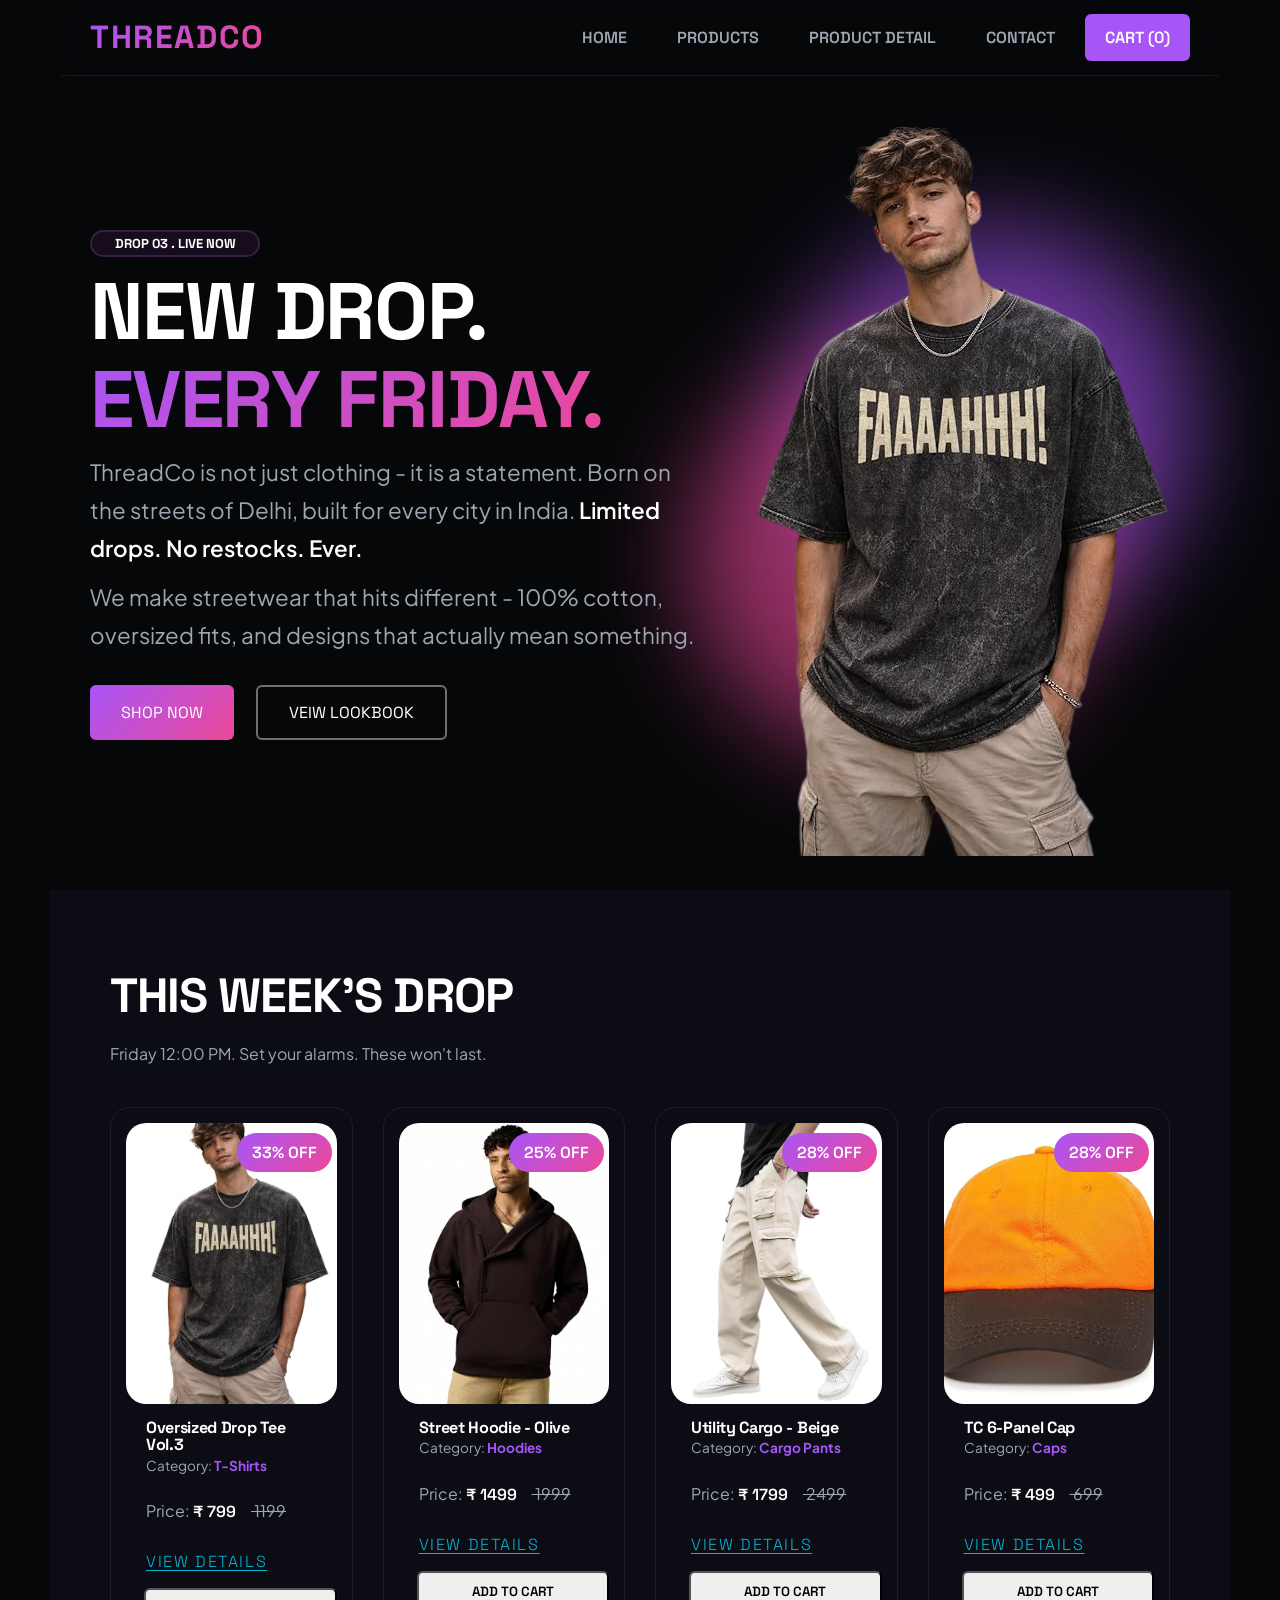
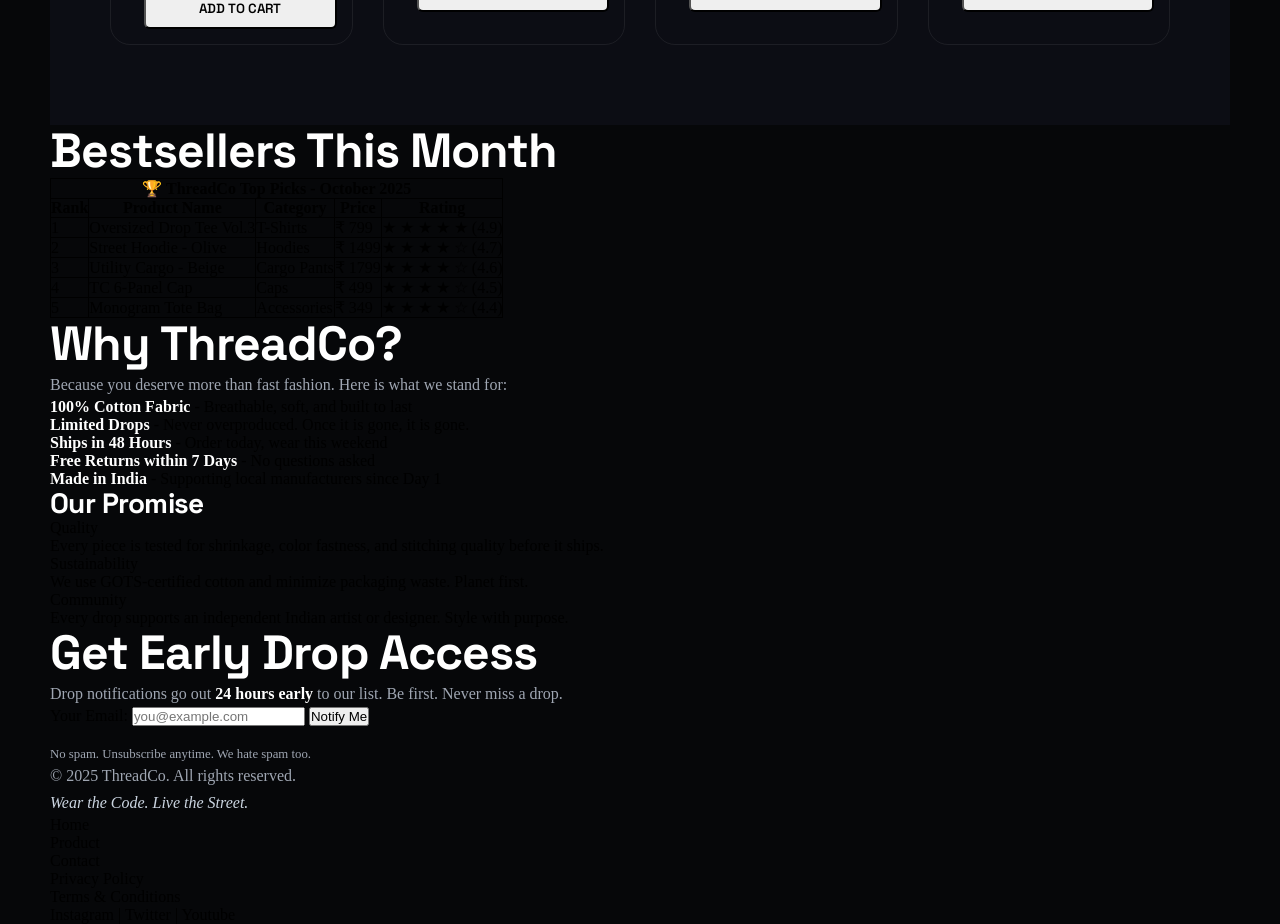
==== index.html @ 2615f6d0 "s" ====
<!DOCTYPE html>
<html lang="en">

<head>
    <meta charset="UTF-8">
    <meta name="viewport" content="width=device-width, initial-scale=1.0">
    <title>ThreadCo - Wear the Code. Live the Street.

    </title>
    <style>
        table,
        td,
        tr th {
            border: 1px solid black;
            border-collapse: collapse;
        }
    </style>

    <link rel="stylesheet" href="style.css">
</head>

<body>
    <div>
        <header>
            <h1>ThreadCo</h1>
            <!-- <p><em>Wear the Code. Live the Street.</em></p> -->

            <nav>
                <ul>
                    <li><a href="index.html">Home</a></li>
                    <li><a href="products.html">Products</a></li>
                    <li><a href="">Product Detail</a></li>
                    <li><a href="contactus.html">Contact</a></li>
                    <li><a href="">Cart (0)</a></li>

                </ul>
            </nav>





        </header>

        <main>
            <section id="hero">

                <div class="left-hero">
                    <span id="live">drop 03 . live Now</span>
                    <h2>New Drop. <br> <span id="gradient-text">Every Friday.</span></h2>
                    <p>ThreadCo is not just clothing - it is a statement. Born on the streets of Delhi, built for every
                        city
                        in India. <strong>Limited drops. No restocks. Ever.</strong></p>

                    <p>We make streetwear that hits different - 100% cotton, oversized fits, and designs that actually
                        mean
                        something.</p>

                    <div id="cta"><a href="">Shop Now</a>&nbsp; &nbsp;<a href="">Veiw Lookbook</a></div>


                </div>
                <div class="right-hero">
                    <div class="glow orb1"></div>
                    <div class="glow orb2"></div>
                    <img src="images/product 1-Photoroom-fotor-bg-remover-20260731212218.png" alt="">
                </div>




            </section>

            <section id="week-drop">
                <h2>This Week's Drop
                </h2>
                <p>Friday 12:00 PM. Set your alarms. These won't last.

                </p>

                <div class="cards">
                    <article>
                        <figure>
                            <img src="images/product 1.jpg" alt="">
                            <figcaption>Oversized Drop Tee Vol.3
                            </figcaption>
                            <h3>Oversized Drop Tee Vol.3
                            </h3>
                            <p>Category: <span>T-Shirts</span>

                            </p>
                            <p>Price: <strong>&#8377; 799</strong> &nbsp;&nbsp;&nbsp;&nbsp;<s>  1199</s>

                            </p>
                            <p><mark>33% OFF</mark>

                            </p>

                            <a href="">View Details</a>
                            <button>Add to cart</button>


                        </figure>

                    </article>
                    <article>
                        <figure>
                            <img src="images/product 2.jpg" alt="">
                            <figcaption>Street Hoodie - Olive

                            </figcaption>
                            <h3>Street Hoodie - Olive

                            </h3>
                            <p>Category: <span>Hoodies</span>



                            </p>
                            <p>Price: <strong>&#8377; 1499</strong> &nbsp;&nbsp;&nbsp;&nbsp;<s>  1999</s>

                            </p>
                            <p><mark>25% OFF</mark>

                            </p>

                            <a href="">View Details</a>
                            <button>Add to cart</button>


                        </figure>

                    </article>

                    <article>
                        <figure>
                            <img src="images/product 3.jpg" alt="">
                            <figcaption>Utility Cargo - Beige

                            </figcaption>
                            <h3>Utility Cargo - Beige

                            </h3>
                            <p>Category: <span>Cargo Pants</span>



                            </p>
                            <p>Price: <strong>&#8377; 1799</strong> &nbsp;&nbsp;&nbsp;&nbsp;<s>  2499</s>

                            </p>
                            <p><mark>28% OFF</mark>

                            </p>

                            <a href="">View Details</a>
                            <button>Add to cart</button>


                        </figure>

                    </article>
                    <article>
                        <figure>
                            <img src="images/product 4.jpg" alt="">
                            <figcaption>TC 6-Panel Cap

                            </figcaption>
                            <h3>TC 6-Panel Cap

                            </h3>
                            <p>Category: <span>Caps</span>



                            </p>
                            <p>Price: <strong>&#8377; 499</strong> &nbsp;&nbsp;&nbsp;&nbsp;<s>  699</s>

                            </p>
                            <p><mark>28% OFF</mark>

                            </p>

                            <a href="">View Details</a>
                            <button>Add to cart</button>


                        </figure>

                    </article>

                </div>


            </section>


            <section>
                <h2>Bestsellers This Month
                </h2>

                <table>
                    <tr>
                        <th colspan="5">&#127942; ThreadCo Top Picks - October 2025</th>
                    </tr>
                    <tr>
                        <th>Rank</th>
                        <th>Product Name</th>
                        <th>Category</th>
                        <th>Price</th>
                        <th>Rating</th>
                    </tr>
                    <tr>
                        <td>1</td>
                        <td>Oversized Drop Tee Vol.3</td>
                        <td>T-Shirts</td>
                        <td>&#8377; 799</td>
                        <td> &#9733; &#9733; &#9733; &#9733; &#9733; (4.9)</td>
                    </tr>
                    <tr>
                        <td>2</td>
                        <td>Street Hoodie - Olive</td>
                        <td>Hoodies</td>
                        <td>&#8377; 1499</td>
                        <td>&#9733; &#9733; &#9733; &#9733; &#9734; (4.7)</td>
                    </tr>
                    <tr>
                        <td>3</td>
                        <td>Utility Cargo - Beige</td>
                        <td>Cargo Pants</td>
                        <td>&#8377; 1799</td>
                        <td>&#9733; &#9733; &#9733; &#9733; &#9734; (4.6)</td>
                    </tr>
                    <tr>
                        <td>4</td>
                        <td>TC 6-Panel Cap</td>
                        <td>Caps</td>
                        <td>&#8377; 499</td>
                        <td>&#9733; &#9733; &#9733; &#9733; &#9734; (4.5)</td>
                    </tr>
                    <tr>
                        <td>5</td>
                        <td>Monogram Tote Bag</td>
                        <td>Accessories</td>
                        <td>&#8377; 349</td>
                        <td>&#9733; &#9733; &#9733; &#9733; &#9734; (4.4)</td>
                    </tr>
                </table>


            </section>

            <section>
                <h2>Why ThreadCo?
                </h2>
                <p>Because you deserve more than fast fashion. Here is what we stand for:

                </p>

                <ul>
                    <li><strong>100% Cotton Fabric </strong>- Breathable, soft, and built to last
                    </li>
                    <li><strong>Limited Drops</strong> - Never overproduced. Once it is gone, it is gone.
                    </li>
                    <li><strong>Ships in 48 Hours </strong>- Order today, wear this weekend
                    </li>
                    <li><strong>Free Returns within 7 Days </strong>- No questions asked
                    </li>
                    <li><strong>Made in India</strong> - Supporting local manufacturers since Day 1
                    </li>
                </ul>

                <h3>Our Promise
                </h3>

                <dl>
                    <dt>Quality
                    </dt>
                    <dd>Every piece is tested for shrinkage, color fastness, and stitching quality before it ships.
                    </dd>
                    <dt>Sustainability

                    </dt>
                    <dd>We use GOTS-certified cotton and minimize packaging waste. Planet first.

                    </dd>
                    <dt>Community

                    </dt>
                    <dd>Every drop supports an independent Indian artist or designer. Style with purpose.

                    </dd>
                </dl>




            </section>

            <section>
                <h2>Get Early Drop Access
                </h2>
                <p>Drop notifications go out <strong>24 hours early</strong> to our list. Be first. Never miss a drop.

                </p>

                <form action="">
                    <label for="email">Your Email: </label>
                    <input type="email" id="email" placeholder="you@example.com">
                    <button type="submit">Notify Me</button>
                </form>
                <br>

                <small>No spam. Unsubscribe anytime. We hate spam too.

                </small>


            </section>

        </main>


        <footer>
            <p> &copy; 2025 ThreadCo. All rights reserved.</p>
            <p><em>Wear the Code. Live the Street.</em></p>

            <nav>
                <ul>
                    <li><a href="">Home</a></li>
                    <li><a href="">Product</a></li>
                    <li><a href="">Contact</a></li>
                    <li><a href="">Privacy Policy</a></li>
                    <li><a href="">Terms & Conditions</a></li>
                </ul>
            </nav>
            <a href="">Instagram</a> | <a href="">Twitter</a> | <a href="">Youtube</a>

        </footer>
    </div>

</body>

</html>
---- style.css ----
@import url('https://fonts.googleapis.com/css2?family=Plus+Jakarta+Sans:wght@300;400;500;600;700;800&family=Space+Grotesk:wght@400;500;600;700;800&display=swap');

html {
    font-size: 16px;
}

ul {
    list-style-type: none;
}


* {
    padding: 0;
    margin: 0;
    box-sizing: border-box;
}

:root {
    /* Brand Theme Colors */
    --color-primary: #a855f7;
    --color-primary-glow: rgba(168, 85, 247, 0.25);
    --color-secondary: #ec4899;
    --color-secondary-glow: rgba(236, 72, 153, 0.25);
    --color-accent: #06b6d4;


    /* Base & Layout Backgrounds */
    --color-bg-base: #060709;
    --color-bg-section: #0c0d14;
    --color-bg-footer: #161922;
    --color-surface: #11131a;
    --color-surface-muted: #1e212f;


    /* Borders */
    --color-border: rgba(255, 255, 255, 0.07);


    /* Typography Text Colors */
    --white: #ffffff;
    --color-text-body: #cbd5e1;
    --color-text-muted: #9fa6b2;
    --font-display: 'Space Grotesk', sans-serif;
    --font-body: 'Plus Jakarta Sans', sans-serif;
    --radius-sm: 6px;
    --radius-md: 12px;
    --radius-lg: 20px;
    --shadow-sm: 0 4px 12px rgba(0, 0, 0, 0.5);
    --shadow-md: 0 12px 36px rgba(0, 0, 0, 0.7);
    --shadow-lg: 0 24px 64px rgba(0, 0, 0, 0.9);
    --gradient-accent: linear-gradient(135deg, var(--color-primary) 0%, var(--color-secondary) 100%);
    --gradient-secondary: linear-gradient(135deg, var(--color-accent) 0%, #3b82f6 100%);
}

h1,
h2,
h3,
h4,
h5,
h6 {
    font-family: var(--font-display);
    font-weight: 700;
    line-height: 1.1;
    letter-spacing: -0.02em;
    color: var(--white);
}


h1 {
    font-size: clamp(2.4rem, 6vw, 5rem);
}

h2 {
    font-size: clamp(1.8rem, 4vw, 3rem);
}

h3 {
    font-size: clamp(1.2rem, 2.5vw, 1.75rem);
}

h4 {
    font-size: 1.125rem;
    font-weight: 600;
}

p {
    font-size: 1rem;
    line-height: 1.7;
    color: var(--color-text-muted);
}


small {
    font-size: 0.8rem;
    color: var(--color-text-muted);
}

strong {
    color: var(--white);
    font-weight: 600;
}

em {
    color: var(--color-text-body);
}




body {
    background-color: var(--color-bg-base);
    padding: 0 50px;

}


header {
    position: fixed;
    display: flex;
    background-color: rgba(25, 25, 25, 0);
    left: 60px;
    right: 60px;
    border-bottom: 1px solid var(--color-border);
    justify-content: space-between;
    align-items: center;
    padding: 20px 30px;
    text-transform: uppercase;
    backdrop-filter: blur(10px);
    z-index: 10;

}

header nav ul {
    display: flex;
    gap: 10px;
}

header h1 {
    font-size: 2rem;
    letter-spacing: .1rem;
    background: var(--gradient-accent);
    background-clip: text;
    -webkit-background-clip: text;
    color: transparent;
    -webkit-text-fill-color: transparent;


}

a {
    text-decoration: none;
    color: black;

}

header nav a {
    font-family: var(--font-display);
    color: var(--color-text-muted);
    padding: 13px 20px;
    border-radius: var(--radius-sm);
    text-wrap: nowrap;
    font-weight: 600;


}

header nav a:hover {
    background-color: rgba(128, 125, 125, 0.476);
    color: var(--white);
}

header nav li:last-child a {
    background-color: var(--color-primary);
    color: var(--white);
}


header nav li:last-child a:hover {
    background-color: var(--color-secondary);

}

main {
    padding-top: 80px;
}

#hero {
    height: 90vh;
    display: flex;
    justify-content: space-between;
    align-items: center;
    padding: 0 40px;

}

.left-hero {
    display: flex;
    flex-direction: column;
    gap: 10px;
    max-width: 690px;
}

.left-hero h2 {
    font-size: 5rem;
    text-transform: uppercase;

}

#gradient-text {
    background: var(--gradient-accent);
    background-clip: text;
    color: transparent;
}

#hero p {
    font-size: 1.4rem;
    font-family: var(--font-body);
}

#cta {
    display: flex;
    gap: 5px;
    margin-top: 21px;
}

#cta a {
    padding: 15px 31px;
    border-radius: var(--radius-sm);
    color: var(--white);
    font-family: var(--font-display);
    text-transform: uppercase;
    font-weight: 600px;


}

#cta a:first-child {
    background: var(--gradient-accent);
    border: transparent;
    display: flex;
    justify-content: center;
    align-items: center;

}

#cta a:first-child:hover {
    box-shadow: 0 10px 20px rgba(211, 80, 198, 0.582);
    background: linear-gradient(135deg, #af59ff 0%, #fc4da5 100%);
    ;

}


#cta a:last-child {
    border: 2px solid rgb(113, 112, 112);



}

#cta a:last-child:hover {
    border: 2px solid rgb(254, 254, 254);
    background-color: rgba(95, 95, 95, 0.229);



}

.right-hero {
    display: flex;
    justify-content: center;
    align-items: center;
    flex: 1;
    position: relative;


}

.right-hero img {
    z-index: -2;
    

}
.right-hero img:hover {
    size-adjust: 10px;
}


#live {
    font-size: small;
    display: flex;
    width: 170px;
    text-transform: uppercase;
    color: var(--white);
    border: 2px solid rgba(165, 99, 187, 0.224);
    padding: 3px 5px;
    border-radius: var(--radius-lg);
    justify-content: center;
    align-items: center;
    font-family: var(--font-display);
    background: rgba(134, 46, 163, 0.132);
    font-weight: 20px;
}

.glow {
    width: 400px;
    height: 400px;
    border-radius: 50%;
    position: absolute;
    filter: blur(50px);
    opacity: .6;
    z-index: -2;

}

.orb1 {
    background-color: var(--color-primary);
    top: 15%;
    left: 20%
}

.orb2 {
    background-color: var(--color-secondary);
    bottom: 100px;
    right: 100px;
}

#week-drop {
    background-color: #0C0D14;
    padding: 80px 60px;
}

#week-drop h2 {
    text-transform: uppercase;
}

#week-drop>p {
    margin: 17px 0;
    font-family: var(--font-body);

}

.cards {
    display: flex;
    flex-wrap: wrap;
    gap: 30px;
    margin-top: 40px;

}

article {
    flex: 1;
    border: 1px solid var(--color-border);
    border-radius: var(--radius-lg);
    padding: 15px;
    position: relative;
}

figure {

    display: flex;
    flex-direction: column;
    aspect-ratio: 3/4;
   

    
    
}

figure img{
    width: 100%;
    height: 100%;
    object-fit: cover;
    border-radius: var(--radius-lg);
}
figcaption{
    display: none;
}


.cards h3{
    padding: 15px 20px 0px;
    font-size: 1.01rem;
}

figure p:first-of-type{
    padding: 0px 20px ;
    font-family: var(--font-body);
    font-size: .85rem;
}
span{
    color: var(--color-primary);
    font-weight: 700;
}

article p:nth-of-type(2){
    padding: 20px 20px;
    font-family: var(--font-body);
}

article p:last-of-type mark{
    position: absolute;
    padding: 6px 15px;
    border-radius: var(--radius-lg);
    top: 25px;
    right: 20px;
    background: var(--gradient-accent);
    font-family: var(--font-display);
    font-weight: 600;
    color: var(--white)


    

}

article a{
    color: var(--color-accent);
    padding: 6px 20px;
    font-family :var(--font-display);
    text-transform: uppercase;
    letter-spacing: 0.1em;
    text-decoration: underline;
    text-underline-offset: 3px;
    font-weight: 20;


}

article a:hover{
    color: var(--color-secondary);
    
}




article p strong{
    font-family: var(--font-display);
    
}

article button{
    /* height: 40px;
    width: 330px; */
    display: inline-block;
    margin-left: 18px;
    margin-top: 10px;
    border-radius: var(--radius-sm);
    font-family: var(--font-display);
    text-transform: uppercase;
    font-weight: 600;
    padding: 10px 20px;
}
article:hover{
    border: 1px solid var(--color-primary);
    box-shadow: 0 10px 10px var(--color-primary-glow);;
    

}
article button:hover{
    background: var(--color-primary);
    color: var(--white);
    cursor: pointer;
}
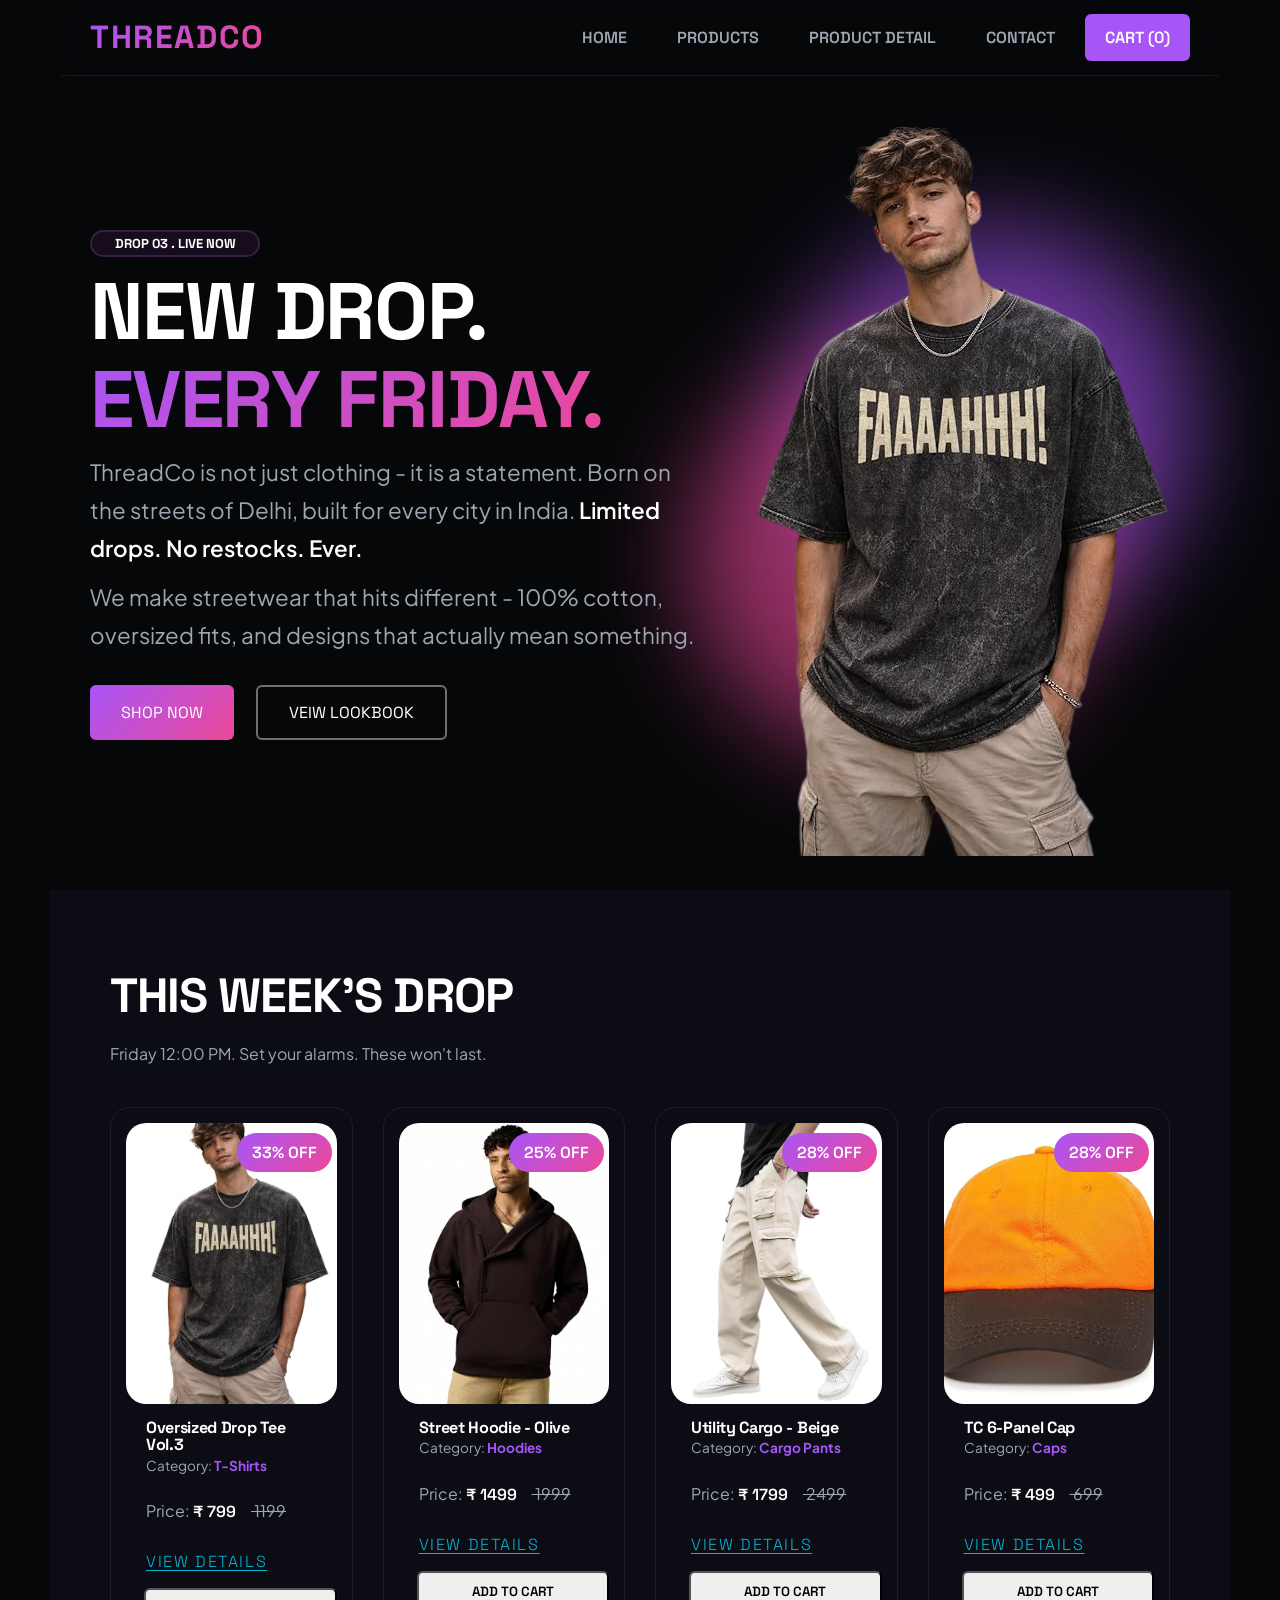
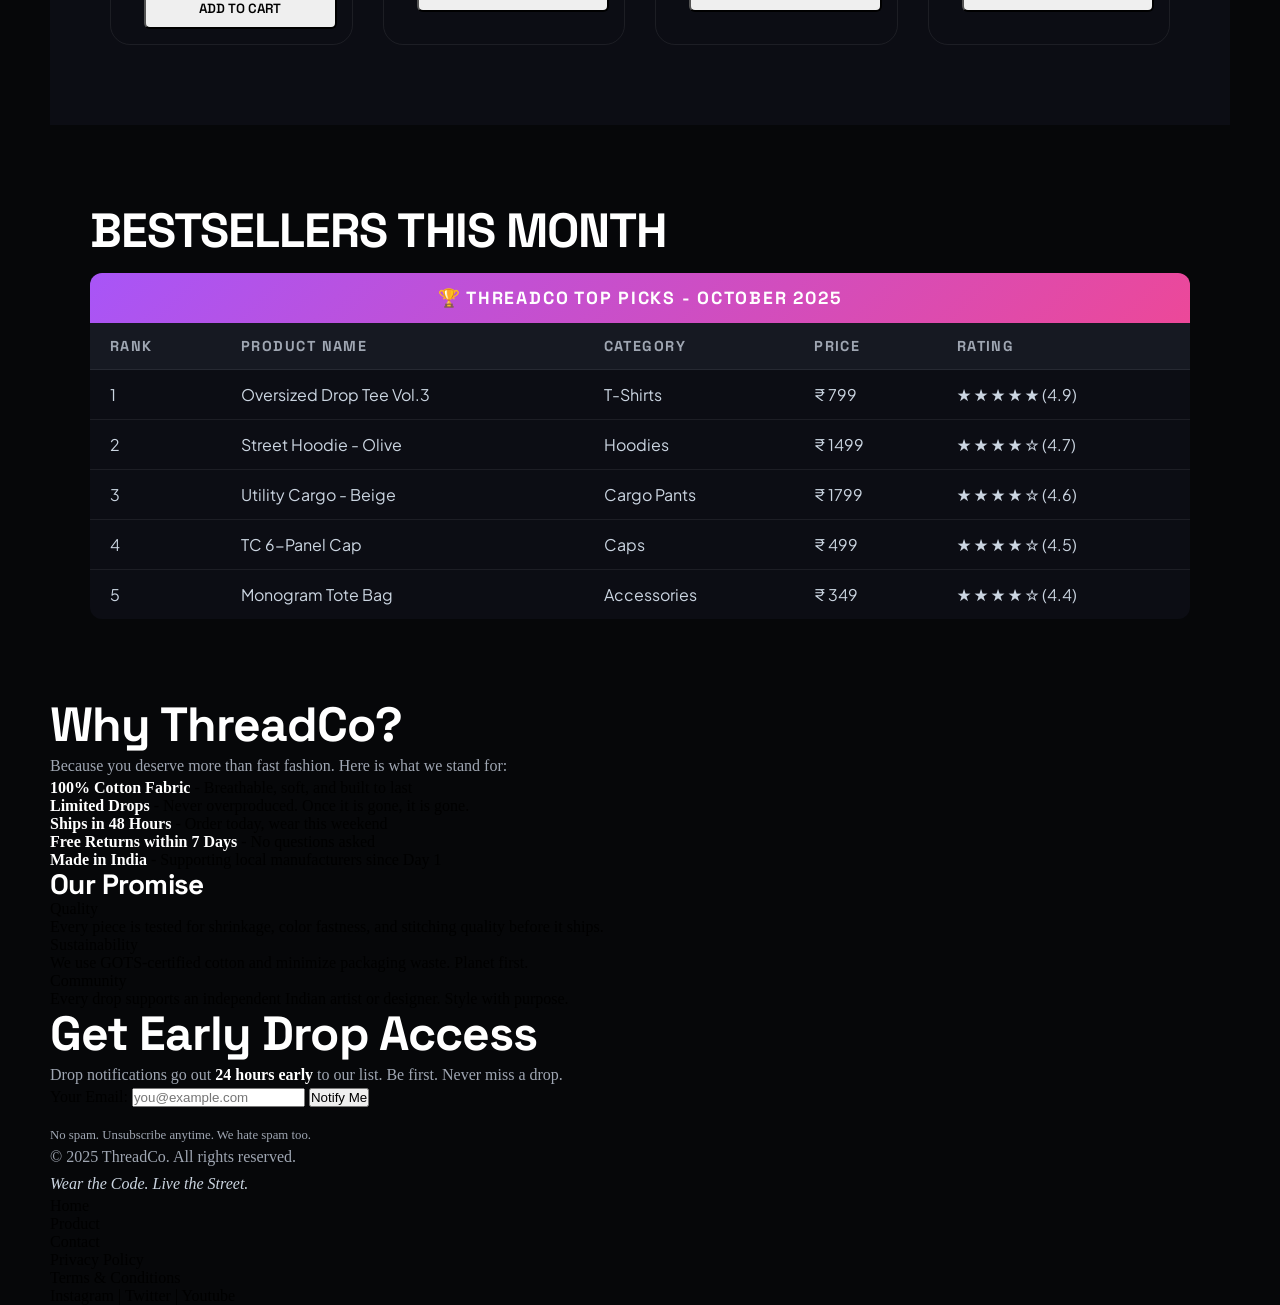
==== commit 475168f1: "sd" ====
--- a/index.html
+++ b/index.html
@@ -7,14 +7,6 @@
     <title>ThreadCo - Wear the Code. Live the Street.
 
     </title>
-    <style>
-        table,
-        td,
-        tr th {
-            border: 1px solid black;
-            border-collapse: collapse;
-        }
-    </style>
 
     <link rel="stylesheet" href="style.css">
 </head>
@@ -195,7 +187,7 @@
             </section>
 
 
-            <section>
+            <section id="best-seller">
                 <h2>Bestsellers This Month
                 </h2>
 
--- a/style.css
+++ b/style.css
@@ -278,9 +278,10 @@
 
 .right-hero img {
     z-index: -2;
-    
-
-}
+
+
+}
+
 .right-hero img:hover {
     size-adjust: 10px;
 }
@@ -328,6 +329,8 @@
 #week-drop {
     background-color: #0C0D14;
     padding: 80px 60px;
+        /* border-radius: var(--radius-sm); */
+
 }
 
 #week-drop h2 {
@@ -345,6 +348,7 @@
     flex-wrap: wrap;
     gap: 30px;
     margin-top: 40px;
+    
 
 }
 
@@ -361,44 +365,46 @@
     display: flex;
     flex-direction: column;
     aspect-ratio: 3/4;
-   
-
-    
-    
-}
-
-figure img{
+
+
+
+
+}
+
+figure img {
     width: 100%;
     height: 100%;
     object-fit: cover;
     border-radius: var(--radius-lg);
 }
-figcaption{
+
+figcaption {
     display: none;
 }
 
 
-.cards h3{
+.cards h3 {
     padding: 15px 20px 0px;
     font-size: 1.01rem;
 }
 
-figure p:first-of-type{
-    padding: 0px 20px ;
+figure p:first-of-type {
+    padding: 0px 20px;
     font-family: var(--font-body);
     font-size: .85rem;
 }
-span{
+
+span {
     color: var(--color-primary);
     font-weight: 700;
 }
 
-article p:nth-of-type(2){
+article p:nth-of-type(2) {
     padding: 20px 20px;
     font-family: var(--font-body);
 }
 
-article p:last-of-type mark{
+article p:last-of-type mark {
     position: absolute;
     padding: 6px 15px;
     border-radius: var(--radius-lg);
@@ -408,16 +414,12 @@
     font-family: var(--font-display);
     font-weight: 600;
     color: var(--white)
-
-
-    
-
-}
-
-article a{
+}
+
+article a {
     color: var(--color-accent);
     padding: 6px 20px;
-    font-family :var(--font-display);
+    font-family: var(--font-display);
     text-transform: uppercase;
     letter-spacing: 0.1em;
     text-decoration: underline;
@@ -427,20 +429,20 @@
 
 }
 
-article a:hover{
+article a:hover {
     color: var(--color-secondary);
-    
-}
-
-
-
-
-article p strong{
-    font-family: var(--font-display);
-    
-}
-
-article button{
+
+}
+
+
+
+
+article p strong {
+    font-family: var(--font-display);
+
+}
+
+article button {
     /* height: 40px;
     width: 330px; */
     display: inline-block;
@@ -452,14 +454,88 @@
     font-weight: 600;
     padding: 10px 20px;
 }
-article:hover{
+
+article:hover {
     border: 1px solid var(--color-primary);
-    box-shadow: 0 10px 10px var(--color-primary-glow);;
-    
-
-}
-article button:hover{
+    box-shadow: 0 10px 10px var(--color-primary-glow);
+    ;
+
+
+}
+
+article button:hover {
     background: var(--color-primary);
     color: var(--white);
     cursor: pointer;
-}+}
+
+#best-seller {
+    padding: 80px 40px;
+
+
+}
+
+#best-seller h2 {
+    text-transform: uppercase;
+    margin-bottom: 15px;
+}
+
+#best-seller table {
+    color: white;
+    width: 100%;
+    overflow: hidden;
+    border-radius: var(--radius-md);
+    border-collapse: collapse;
+
+
+}
+
+th[colspan="5"] {
+    background: var(--gradient-accent);
+    padding: 14px 20px;
+    font-family: var(--font-display);
+    letter-spacing: 0.1em;
+    text-transform: uppercase;
+    font-size: 1.1rem;
+    text-align: center;
+    color: white;
+
+}
+
+th {
+    padding: 14px 20px;
+    text-align: left;
+    background-color: var(--color-bg-footer);
+    font-family: var(--font-display);
+    text-transform: uppercase;
+    color: var(--color-text-muted);
+    letter-spacing: 0.1em;
+    font-size: 0.9rem;
+
+
+}
+
+td {
+    padding: 14px 20px;
+    font-family: var(--font-body);
+    background-color: var(--color-bg-section);
+    color: var(--color-text-body);
+    border-top: 1px solid var(--color-border);
+
+
+
+}
+
+tr:hover td{
+    background-color: var(--color-bg-footer);
+
+
+}
+
+tr:hover td:first-child{
+    color: var(--color-secondary);
+}
+tr:hover td:last-child{
+    color: rgb(246, 211, 121);
+}
+
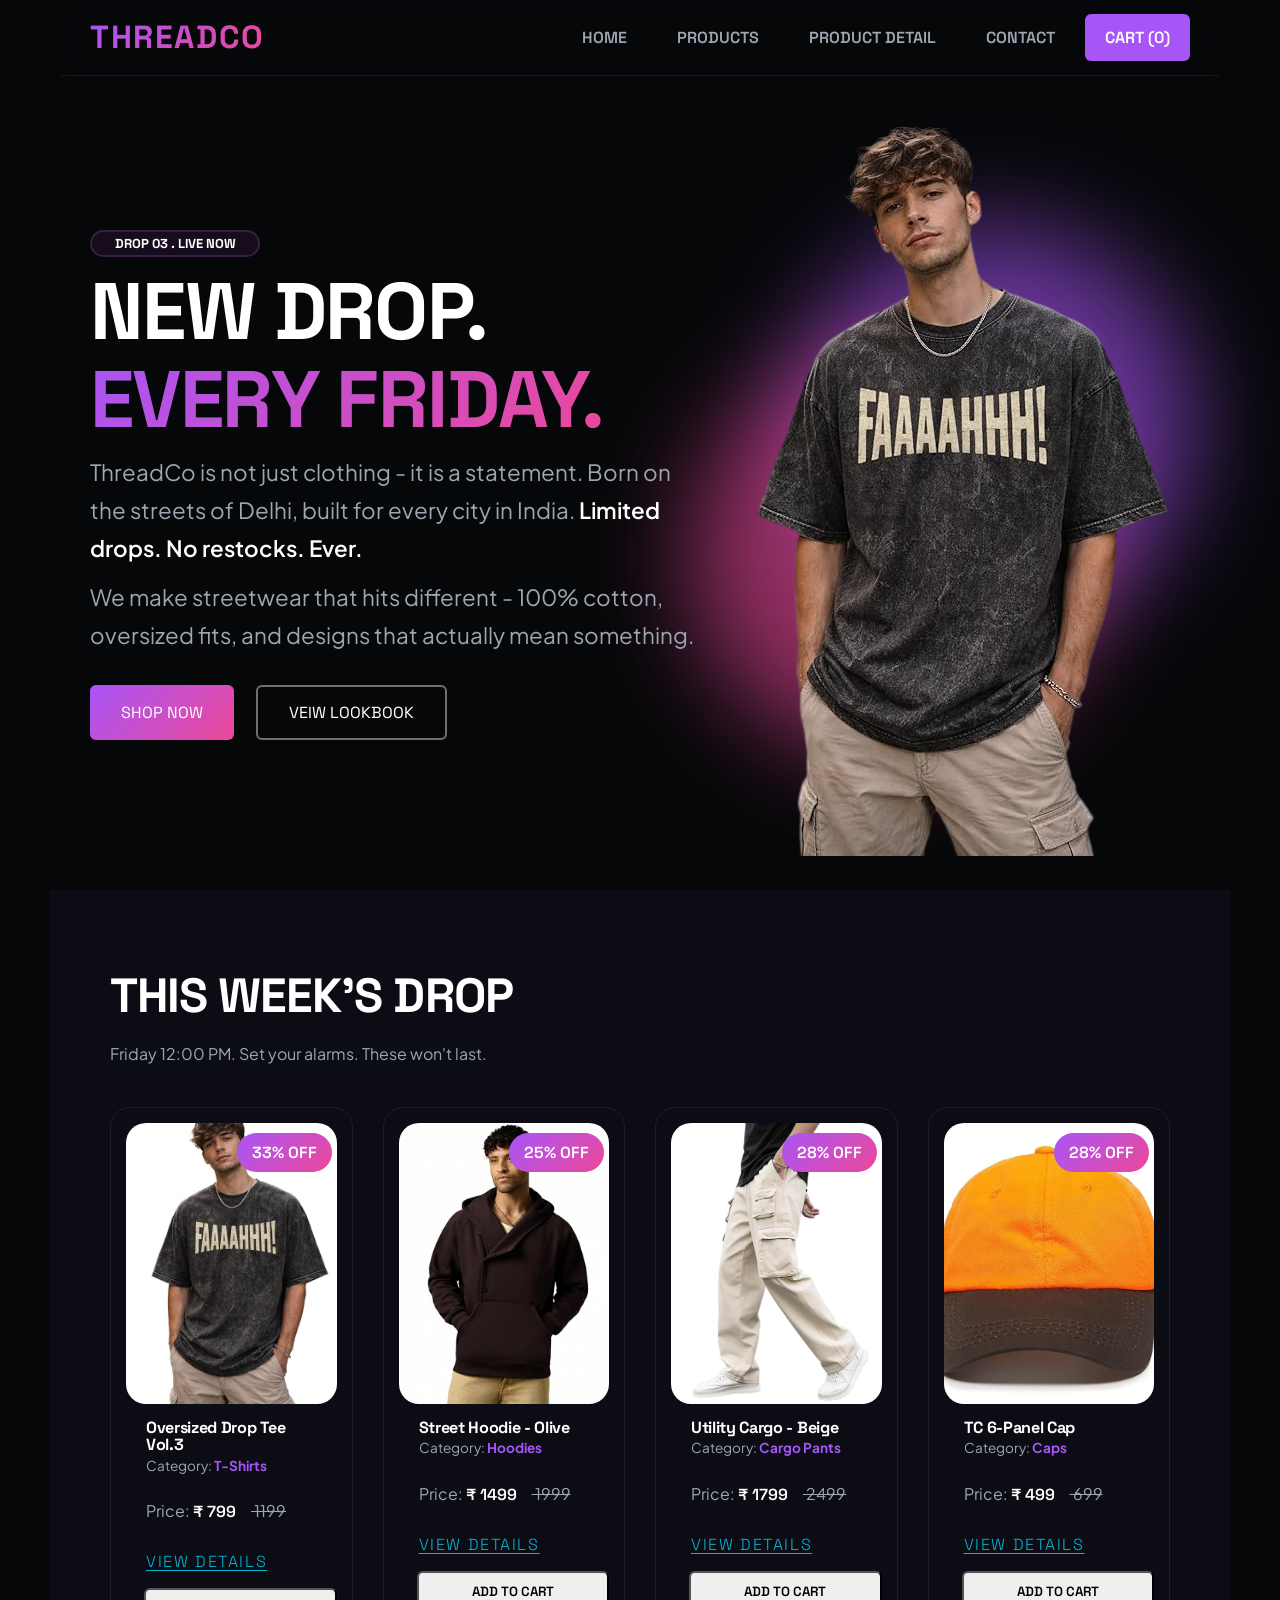
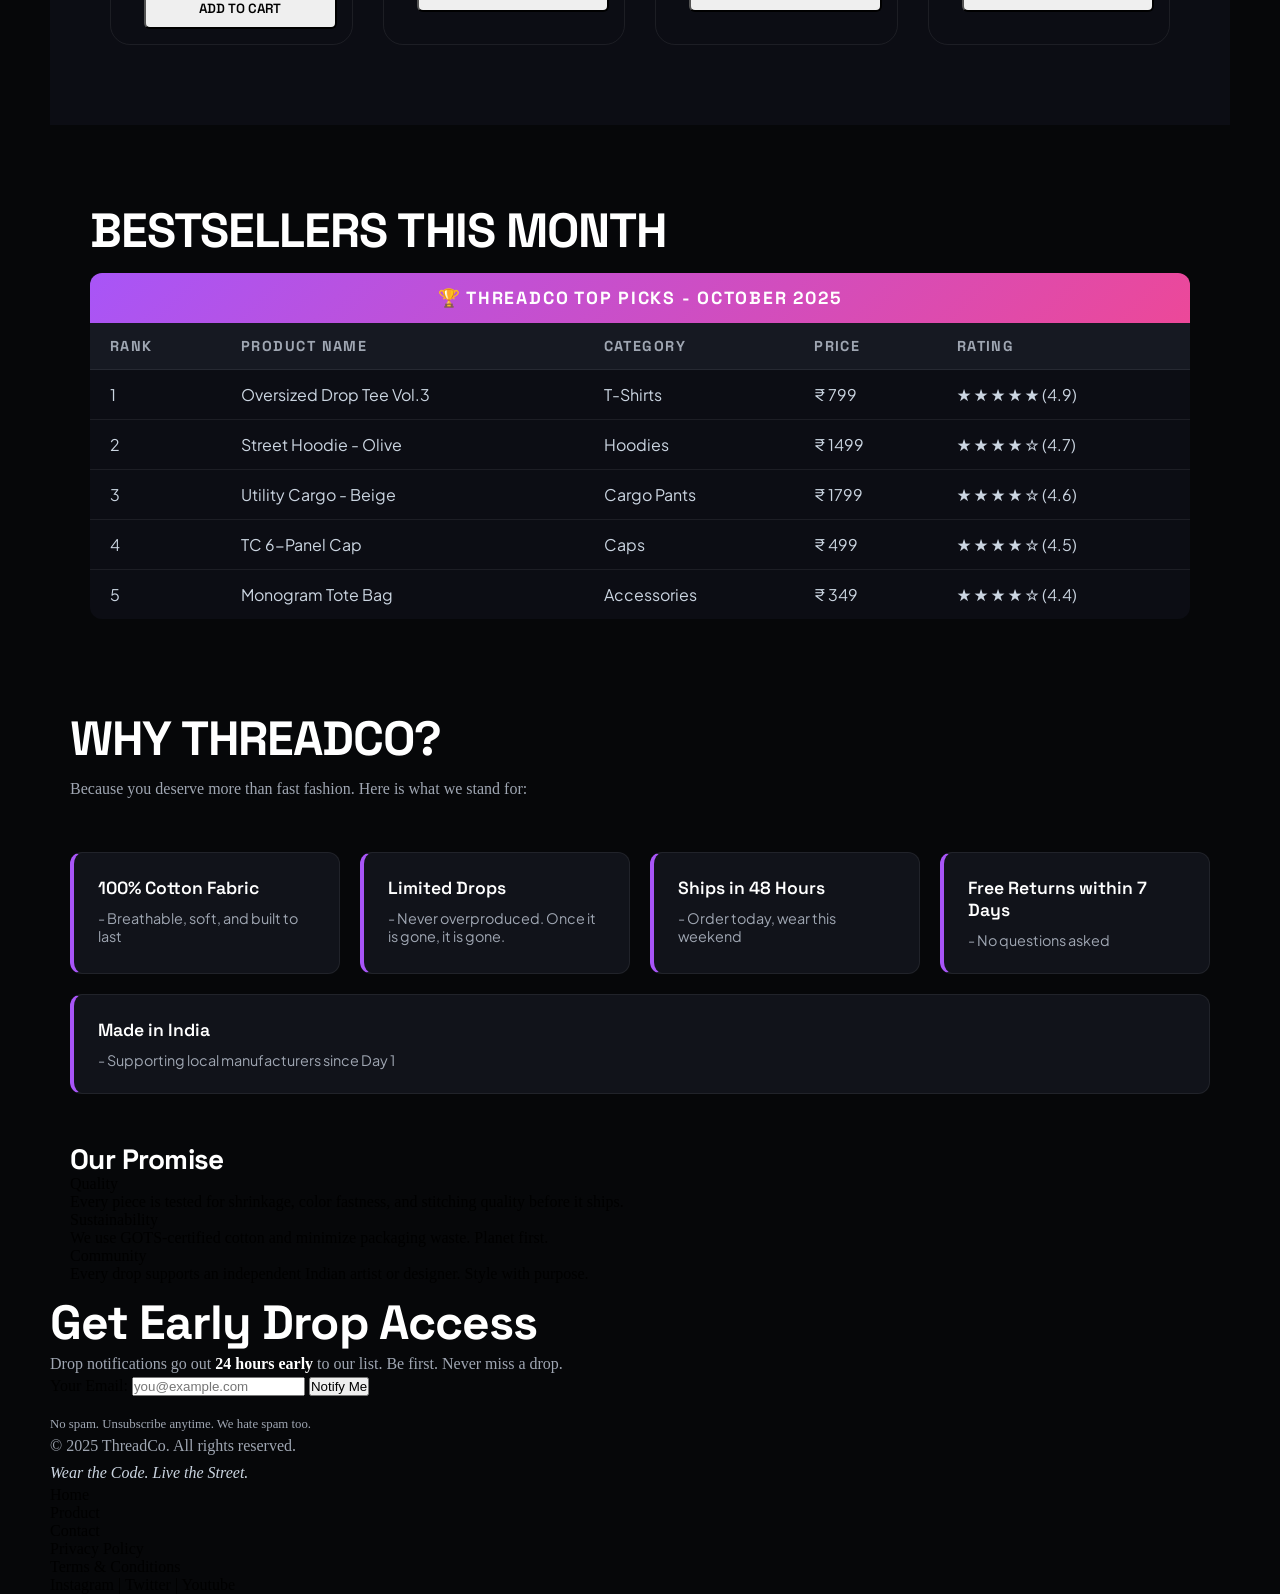
==== commit 796cca36: "Add Why ThreadCo section ID and styles Add id="why-threadco" to the corresponding <section> in index" ====
--- a/index.html
+++ b/index.html
@@ -242,7 +242,7 @@
 
             </section>
 
-            <section>
+            <section id="why-threadco">
                 <h2>Why ThreadCo?
                 </h2>
                 <p>Because you deserve more than fast fashion. Here is what we stand for:
--- a/style.css
+++ b/style.css
@@ -539,3 +539,55 @@
     color: rgb(246, 211, 121);
 }
 
+#why-threadco{
+    padding: 14px 20px;
+
+}
+
+#why-threadco h2{
+    text-transform: uppercase;
+    margin-bottom: 9px;
+
+}
+
+#why-threatco p{
+    font-family: var(--font-body);
+    margin-bottom: 5px;
+}
+
+#why-threadco ul{
+    display: flex;
+    gap: 20px;
+    flex-wrap: wrap;
+    margin: 50px 0;
+    
+}
+
+
+#why-threadco ul li{
+    flex: 1 1 240px;
+    padding: 24px;
+    border: 1px solid var(--color-border);
+    border-radius: var(--radius-md);
+    background-color: var(--color-surface);
+    border-left: 4px solid var(--color-primary);
+    font-family: var(--font-body);
+    color: var(--color-text-muted);
+    font-size: 0.9rem;
+
+}
+#why-threadco li:hover{
+    border-left: 5px solid var(--color-secondary);
+
+}
+
+#why-threadco ul li strong{
+    display: block;
+    font-family: var(--font-display);
+    margin-bottom: 10px;
+    font-size: 1.1rem;
+    
+}
+
+
+ 
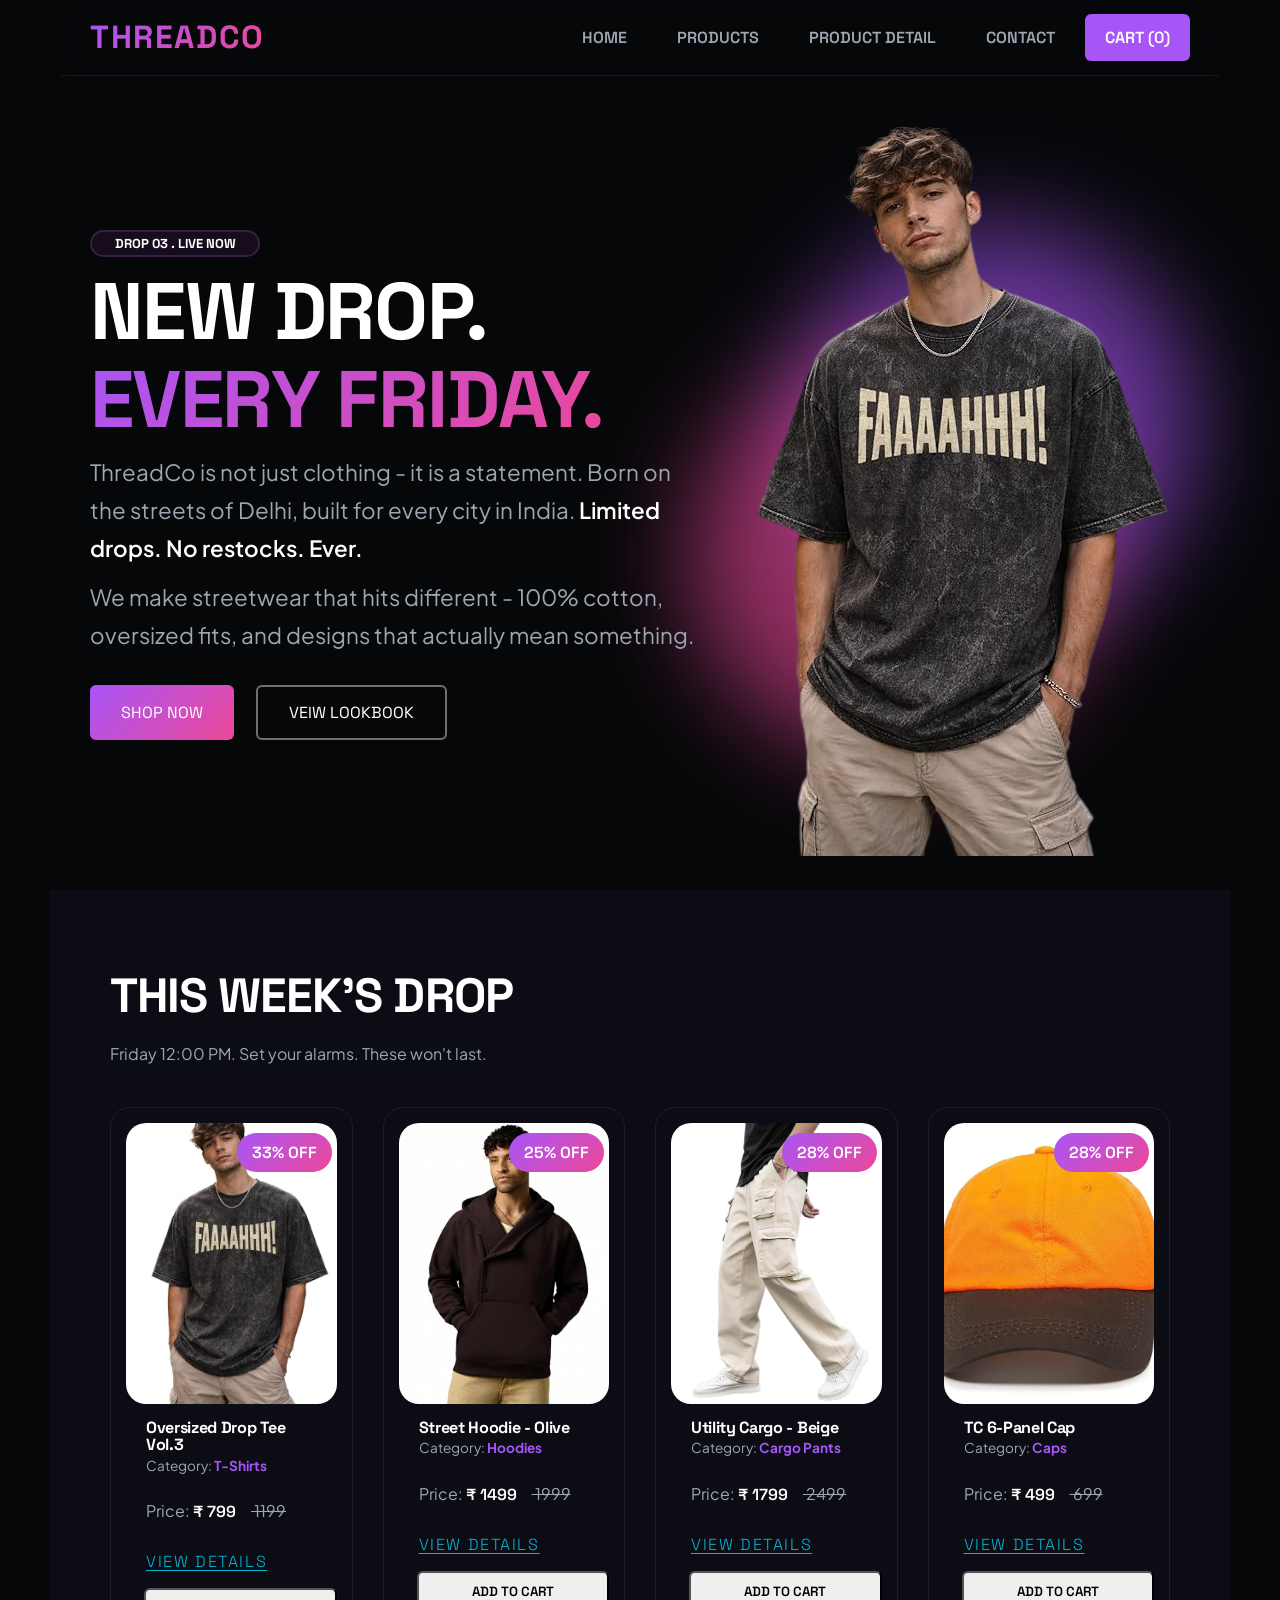
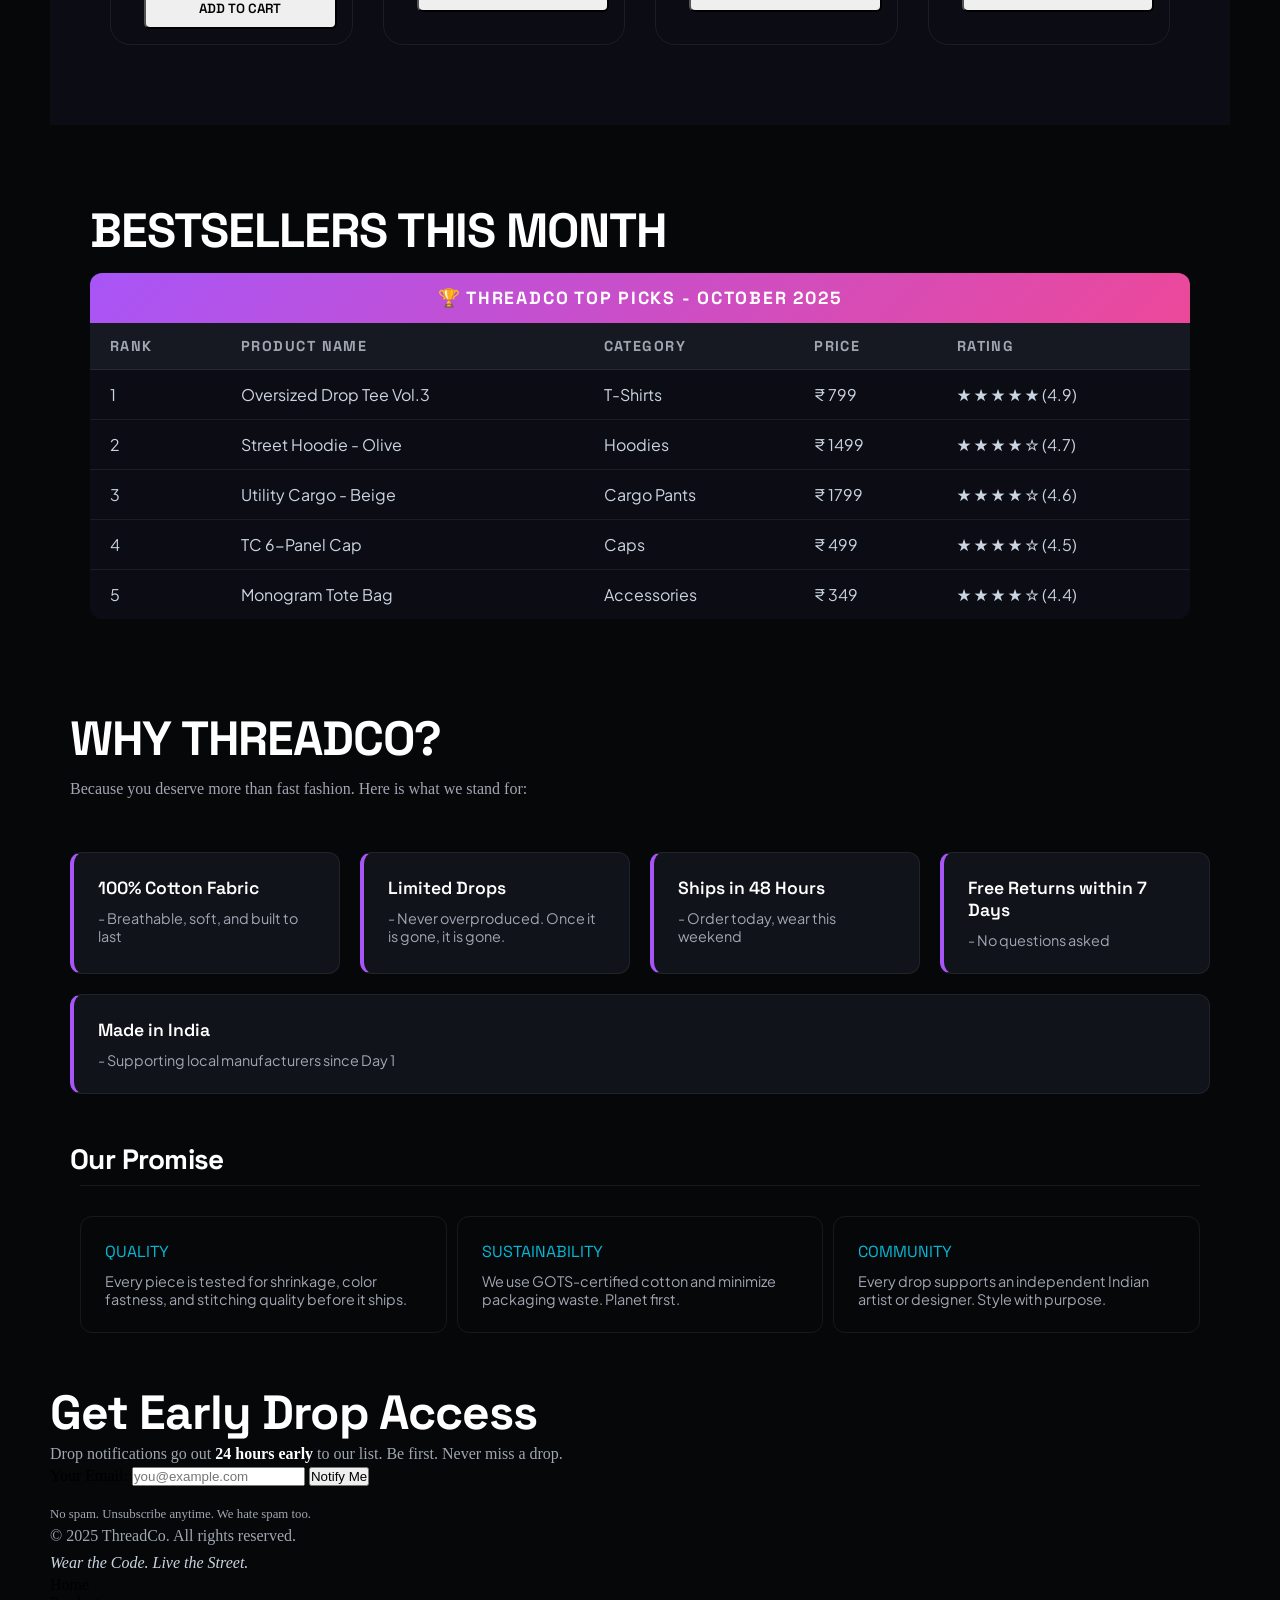
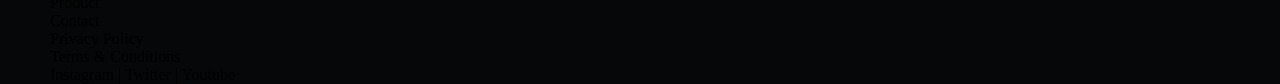
==== commit ca249e7e: "d" ====
--- a/index.html
+++ b/index.html
@@ -81,7 +81,7 @@
                             <p>Category: <span>T-Shirts</span>
 
                             </p>
-                            <p>Price: <strong>&#8377; 799</strong> &nbsp;&nbsp;&nbsp;&nbsp;<s>  1199</s>
+                            <p>Price: <strong>&#8377; 799</strong> &nbsp;&nbsp;&nbsp;&nbsp;<s> 1199</s>
 
                             </p>
                             <p><mark>33% OFF</mark>
@@ -109,7 +109,7 @@
 
 
                             </p>
-                            <p>Price: <strong>&#8377; 1499</strong> &nbsp;&nbsp;&nbsp;&nbsp;<s>  1999</s>
+                            <p>Price: <strong>&#8377; 1499</strong> &nbsp;&nbsp;&nbsp;&nbsp;<s> 1999</s>
 
                             </p>
                             <p><mark>25% OFF</mark>
@@ -138,7 +138,7 @@
 
 
                             </p>
-                            <p>Price: <strong>&#8377; 1799</strong> &nbsp;&nbsp;&nbsp;&nbsp;<s>  2499</s>
+                            <p>Price: <strong>&#8377; 1799</strong> &nbsp;&nbsp;&nbsp;&nbsp;<s> 2499</s>
 
                             </p>
                             <p><mark>28% OFF</mark>
@@ -166,7 +166,7 @@
 
 
                             </p>
-                            <p>Price: <strong>&#8377; 499</strong> &nbsp;&nbsp;&nbsp;&nbsp;<s>  699</s>
+                            <p>Price: <strong>&#8377; 499</strong> &nbsp;&nbsp;&nbsp;&nbsp;<s> 699</s>
 
                             </p>
                             <p><mark>28% OFF</mark>
@@ -266,22 +266,32 @@
                 </h3>
 
                 <dl>
-                    <dt>Quality
-                    </dt>
-                    <dd>Every piece is tested for shrinkage, color fastness, and stitching quality before it ships.
-                    </dd>
-                    <dt>Sustainability
-
-                    </dt>
-                    <dd>We use GOTS-certified cotton and minimize packaging waste. Planet first.
-
-                    </dd>
-                    <dt>Community
-
-                    </dt>
-                    <dd>Every drop supports an independent Indian artist or designer. Style with purpose.
-
-                    </dd>
+                    <section>
+                        <dt>Quality
+                        </dt>
+                        <dd>Every piece is tested for shrinkage, color fastness, and stitching quality before it ships.
+                        </dd>
+                    </section>
+
+                    <section>
+                        <dt>Sustainability
+
+                        </dt>
+                        <dd>We use GOTS-certified cotton and minimize packaging waste. Planet first.
+
+                        </dd>
+                    </section>
+                    <section>
+                        <dt>Community
+
+                        </dt>
+                        <dd>Every drop supports an independent Indian artist or designer. Style with purpose.
+
+                        </dd>
+                    </section>
+
+
+
                 </dl>
 
 
--- a/style.css
+++ b/style.css
@@ -329,7 +329,7 @@
 #week-drop {
     background-color: #0C0D14;
     padding: 80px 60px;
-        /* border-radius: var(--radius-sm); */
+    /* border-radius: var(--radius-sm); */
 
 }
 
@@ -348,7 +348,7 @@
     flex-wrap: wrap;
     gap: 30px;
     margin-top: 40px;
-    
+
 
 }
 
@@ -526,45 +526,46 @@
 
 }
 
-tr:hover td{
+tr:hover td {
     background-color: var(--color-bg-footer);
 
 
 }
 
-tr:hover td:first-child{
+tr:hover td:first-child {
     color: var(--color-secondary);
 }
-tr:hover td:last-child{
+
+tr:hover td:last-child {
     color: rgb(246, 211, 121);
 }
 
-#why-threadco{
+#why-threadco {
     padding: 14px 20px;
 
 }
 
-#why-threadco h2{
+#why-threadco h2 {
     text-transform: uppercase;
     margin-bottom: 9px;
 
 }
 
-#why-threatco p{
+#why-threatco p {
     font-family: var(--font-body);
     margin-bottom: 5px;
 }
 
-#why-threadco ul{
+#why-threadco ul {
     display: flex;
     gap: 20px;
     flex-wrap: wrap;
     margin: 50px 0;
-    
-}
-
-
-#why-threadco ul li{
+
+}
+
+
+#why-threadco ul li {
     flex: 1 1 240px;
     padding: 24px;
     border: 1px solid var(--color-border);
@@ -576,18 +577,59 @@
     font-size: 0.9rem;
 
 }
-#why-threadco li:hover{
+
+#why-threadco li:hover {
     border-left: 5px solid var(--color-secondary);
 
 }
 
-#why-threadco ul li strong{
+#why-threadco ul li strong {
     display: block;
     font-family: var(--font-display);
     margin-bottom: 10px;
     font-size: 1.1rem;
-    
-}
-
-
- 
+
+}
+
+#why-threadco dl {
+    display: flex;
+    border-top: 1px solid var(--color-border);
+    margin: 10px;
+    flex-wrap: wrap;
+    padding: 30px 0;
+    gap: 10px;
+
+}
+
+#why-threadco dl dt {
+    color: var(--color-accent);
+    font-family: var(--font-display);
+    margin-bottom: 10px;
+    text-transform: uppercase;
+
+}
+
+#why-threadco dl dd {
+    font-family: var(--font-body);
+    color: var(--color-text-muted);
+    font-size: 0.9rem;
+
+
+}
+
+#why-threadco dl section {
+    flex: 1 1 260px;
+    border: 1px solid var(--color-border);
+    padding: 24px;
+    border-radius: var(--radius-md);
+
+}
+
+#why-threadco dl section:hover {
+    flex: 1 1 260px;
+    border: 1px solid var(--color-primary);
+    background-color: var(--color-surface);
+    box-shadow: 0 10px 10px var(--color-primary-glow);
+
+
+}
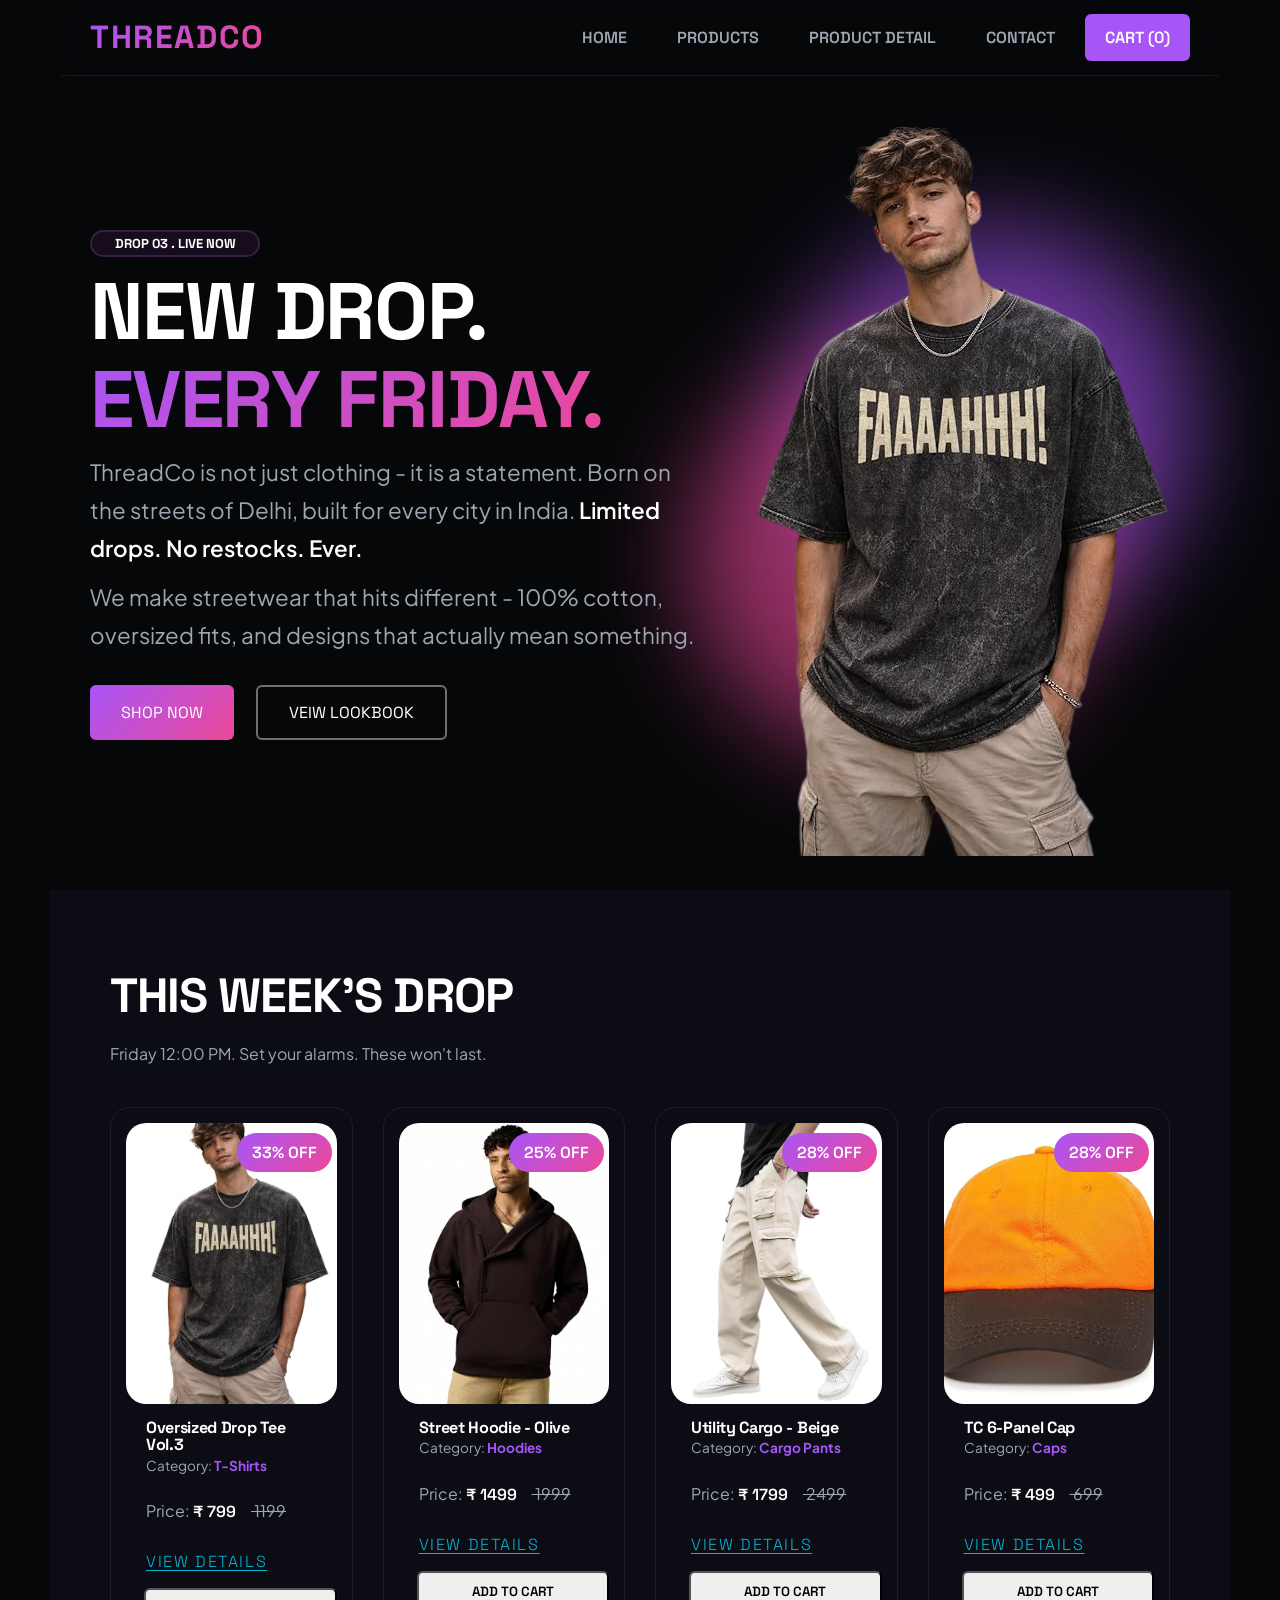
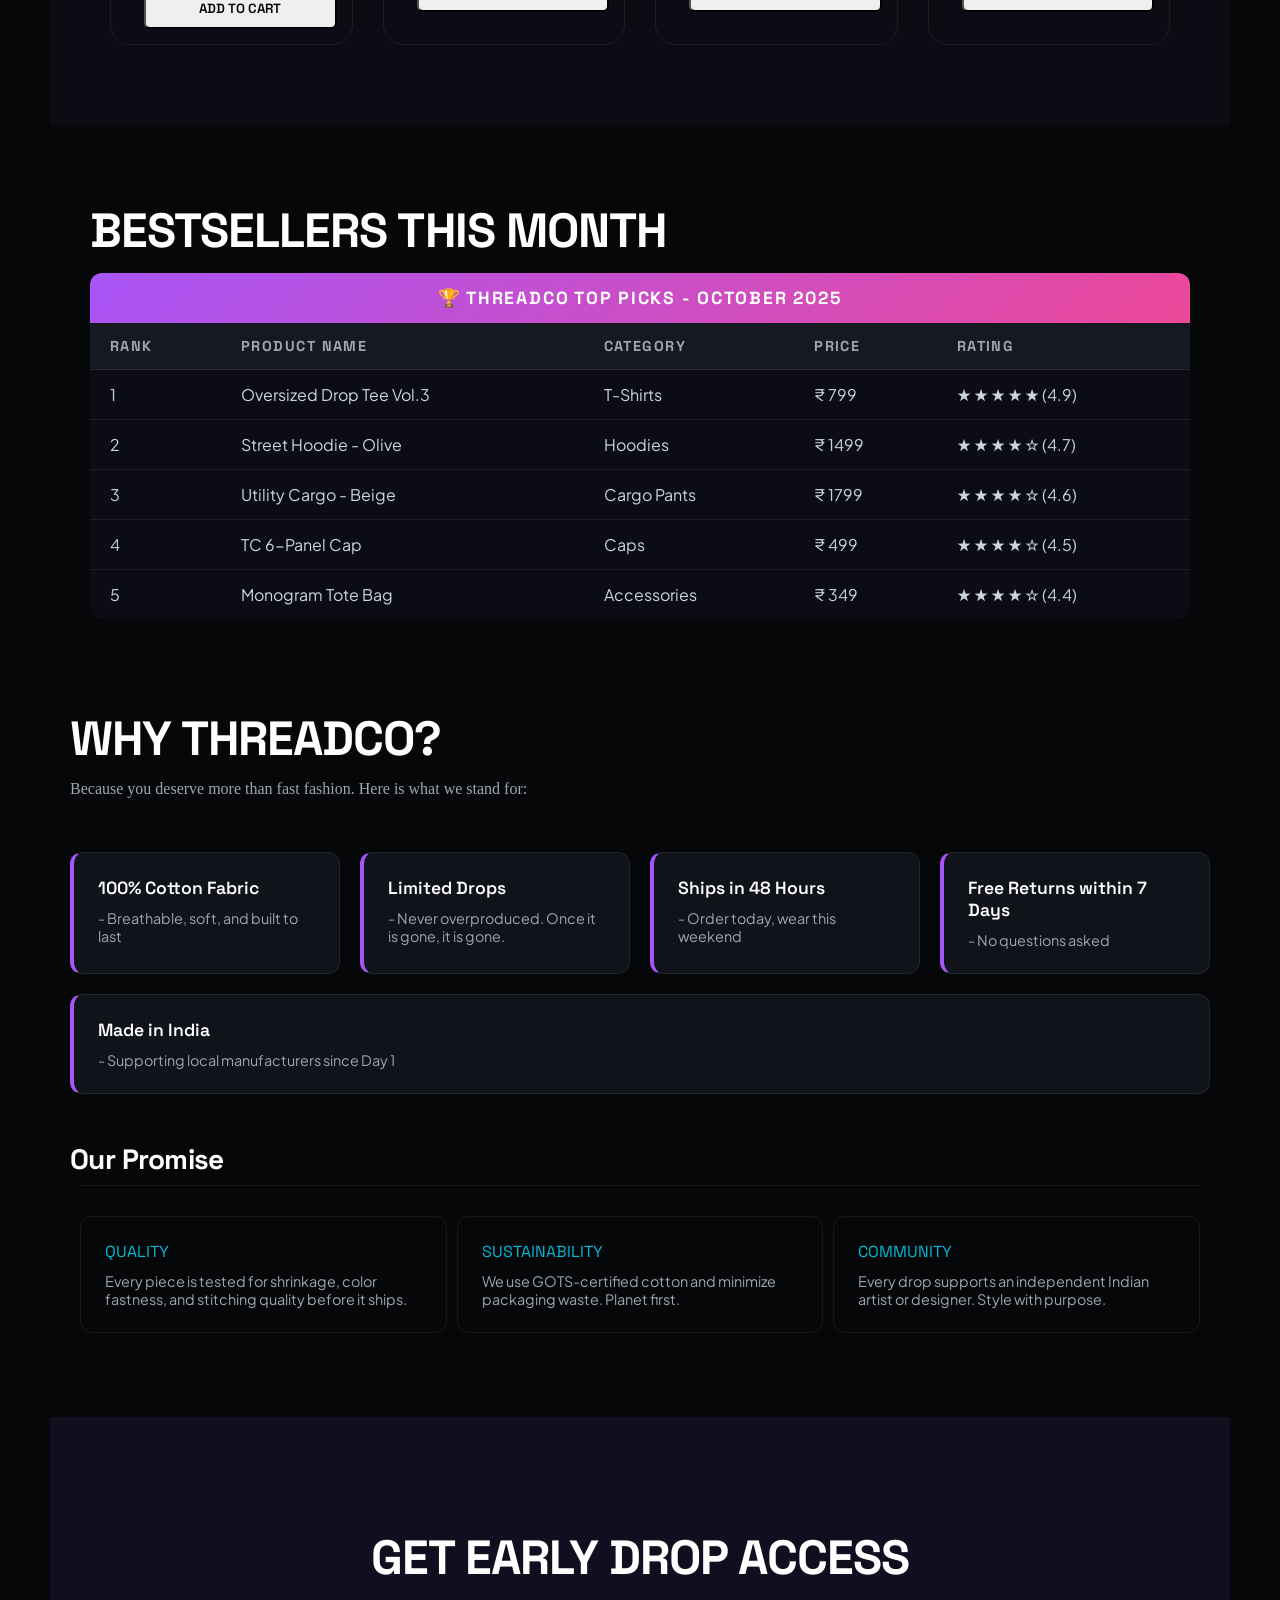
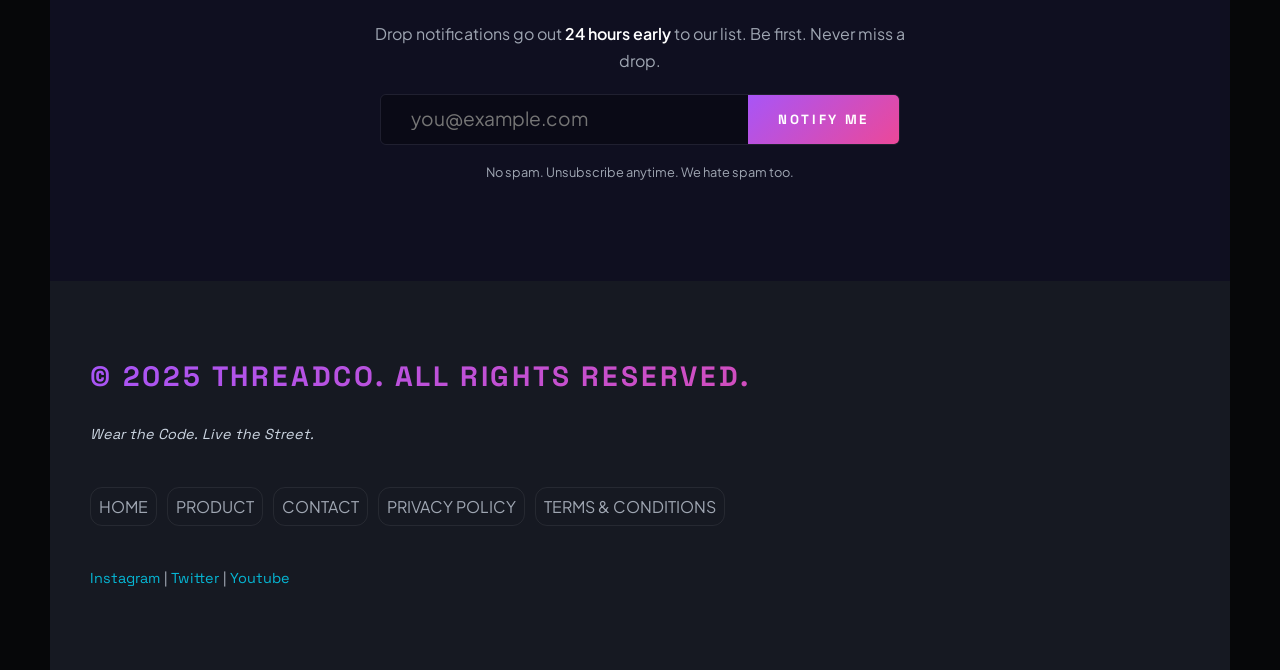
==== commit 0848c86e: "First page" ====
--- a/index.html
+++ b/index.html
@@ -299,7 +299,8 @@
 
             </section>
 
-            <section>
+            <section id="get-early">
+                
                 <h2>Get Early Drop Access
                 </h2>
                 <p>Drop notifications go out <strong>24 hours early</strong> to our list. Be first. Never miss a drop.
@@ -324,7 +325,7 @@
 
 
         <footer>
-            <p> &copy; 2025 ThreadCo. All rights reserved.</p>
+            <h3> &copy; 2025 ThreadCo. All rights reserved.</h3>
             <p><em>Wear the Code. Live the Street.</em></p>
 
             <nav>
@@ -336,7 +337,8 @@
                     <li><a href="">Terms & Conditions</a></li>
                 </ul>
             </nav>
-            <a href="">Instagram</a> | <a href="">Twitter</a> | <a href="">Youtube</a>
+            <p>  <a href="">Instagram</a> | <a href="">Twitter</a> | <a href="">Youtube</a></p>
+          
 
         </footer>
     </div>
--- a/style.css
+++ b/style.css
@@ -632,4 +632,143 @@
     box-shadow: 0 10px 10px var(--color-primary-glow);
 
 
+}
+
+#get-early {
+    background-color: rgb(15, 15, 32);
+    text-align: center;
+    padding: 100px 0;
+    margin-top: 30px;
+}
+
+#get-early h2 {
+    text-transform: uppercase;
+    padding: 15px 0;
+}
+
+#get-early p {
+    padding: 20px 0;
+    font-family: var(--font-body);
+    font-size: 1rem;
+    max-width: 550px;
+    margin: auto;
+
+}
+
+#get-early form label {
+    display: none;
+}
+
+#get-early form {
+    display: flex;
+    margin: auto;
+    width: 520px;
+    border: 1px solid var(--color-border);
+    border-radius: var(--radius-sm);
+    overflow: hidden;
+}
+
+#get-early input[type="email"] {
+    flex: 1;
+    padding: 14px 30px;
+    background-color: transparent;
+    border: none;
+    outline: none;
+    color: var(--white);
+    font-family: var(--font-body);
+    font-size: 1rem;
+    background-color: rgba(8, 8, 16, 0.583);
+
+
+
+}
+
+#get-early input[type="email"]::placeholder {
+
+    font-size: 1.2rem;
+
+
+
+}
+
+#get-early form button {
+    font-family: var(--font-display);
+    letter-spacing: 0.2em;
+    background: var(--gradient-accent);
+    text-transform: uppercase;
+    padding: 14px 30px;
+    border: none;
+    color: var(--white);
+    font-weight: 700;
+
+
+}
+
+#get-early small {
+    font-family: var(--font-body);
+
+}
+
+footer {
+    background: var(--color-bg-footer);
+    padding: 80px 40px;
+}
+
+footer nav ul {
+    display: flex;
+    gap: 10px;
+    margin: 40px 0;
+
+}
+
+footer h3 {
+    text-transform: uppercase;
+    background: var(--gradient-accent);
+
+    font-family: var(--font-display);
+    background-clip: text;
+    -webkit-background-clip: text;
+    color: transparent;
+    -webkit-text-fill-color: transparent;
+    letter-spacing: 0.1em;
+    margin-bottom: 10px;
+
+}
+
+footer p{
+    font-size: 0.97rem;
+    font-family: var(--font-display);
+
+}
+
+footer nav ul li{
+    border: 1px solid var(--color-border);
+    border-radius: var(--radius-md);
+    padding: 8px 8px;
+    text-transform: uppercase;
+    font-family: var(--font-body);
+}
+
+footer nav ul li a{
+        color: var(--color-text-muted);
+
+}
+footer nav ul li:hover{
+    border: 1px solid var(--color-primary);
+    
+
+}
+
+footer p{
+    margin-top: 30px ;
+    font-size: 0.9rem;
+
+}
+footer p a{
+    color: var(--color-accent);
+
+}
+footer p a:hover{
+    color: var(--color-secondary);
+
 }
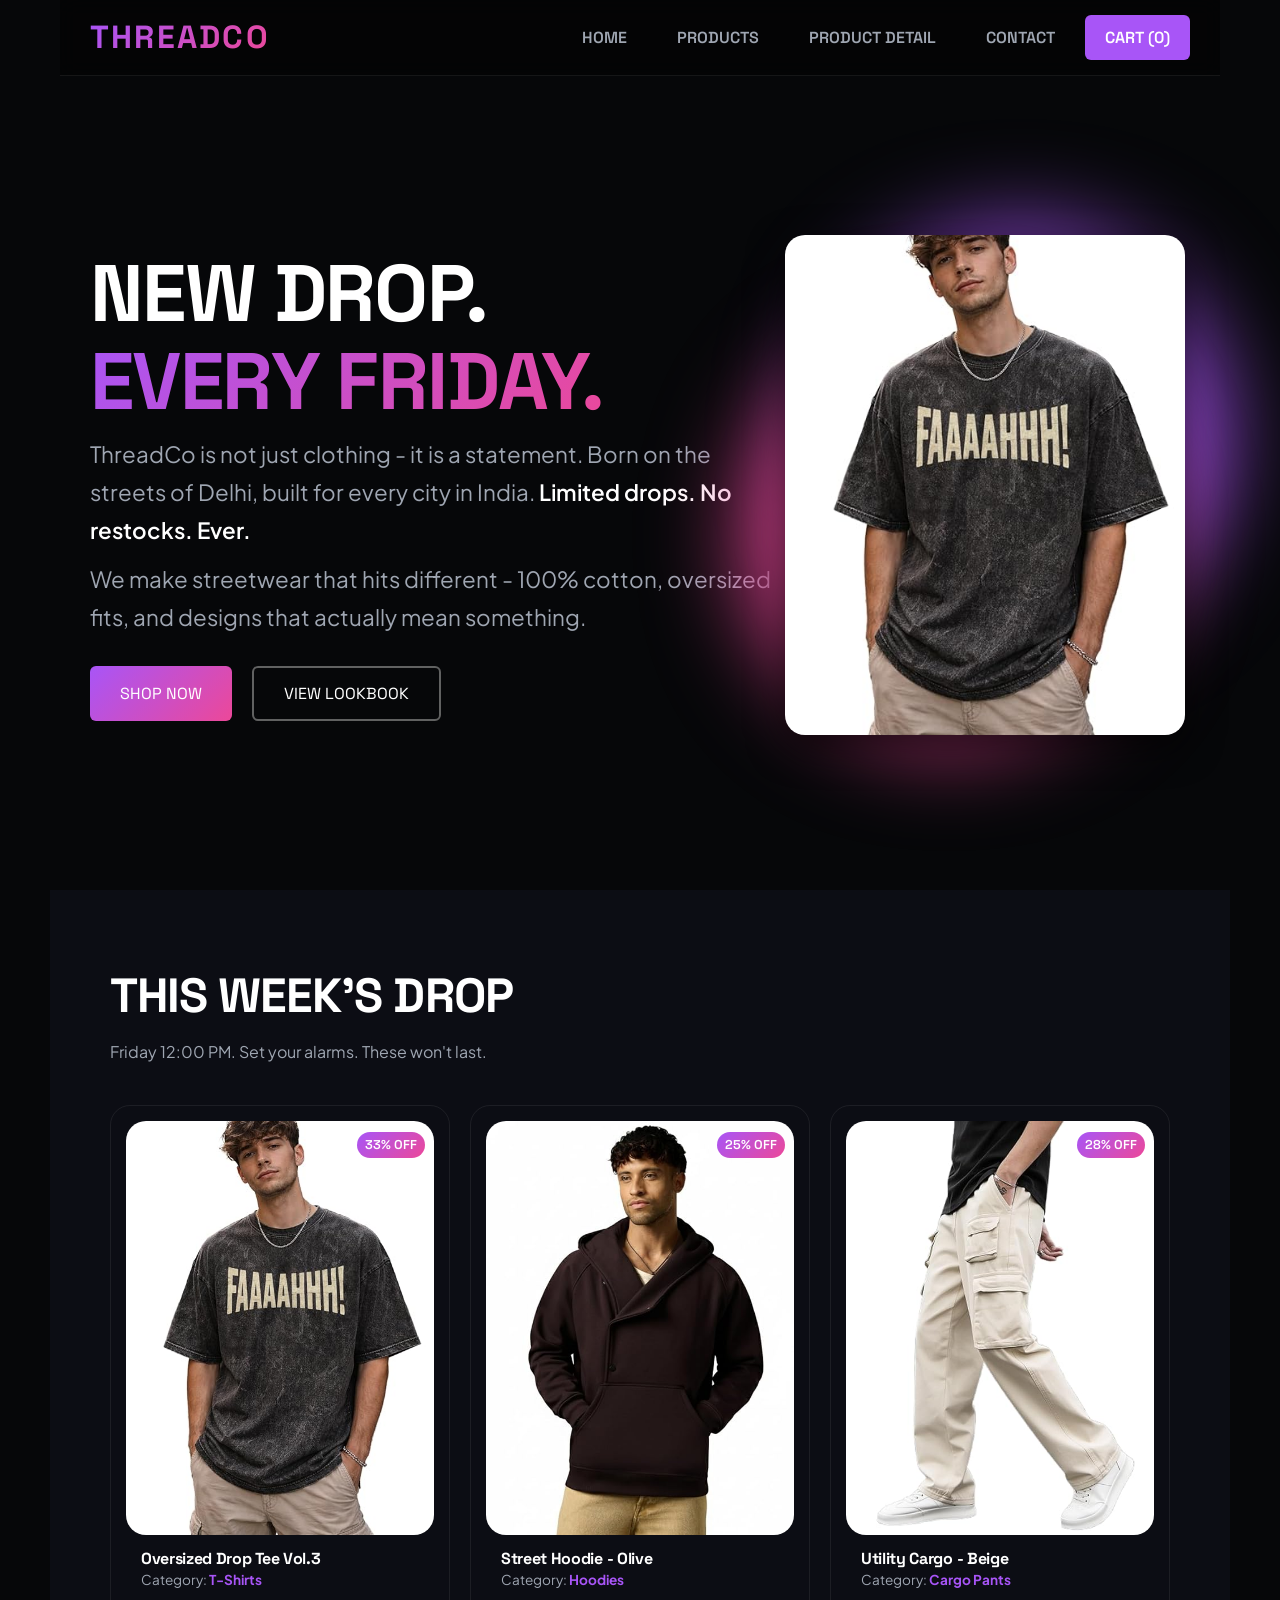
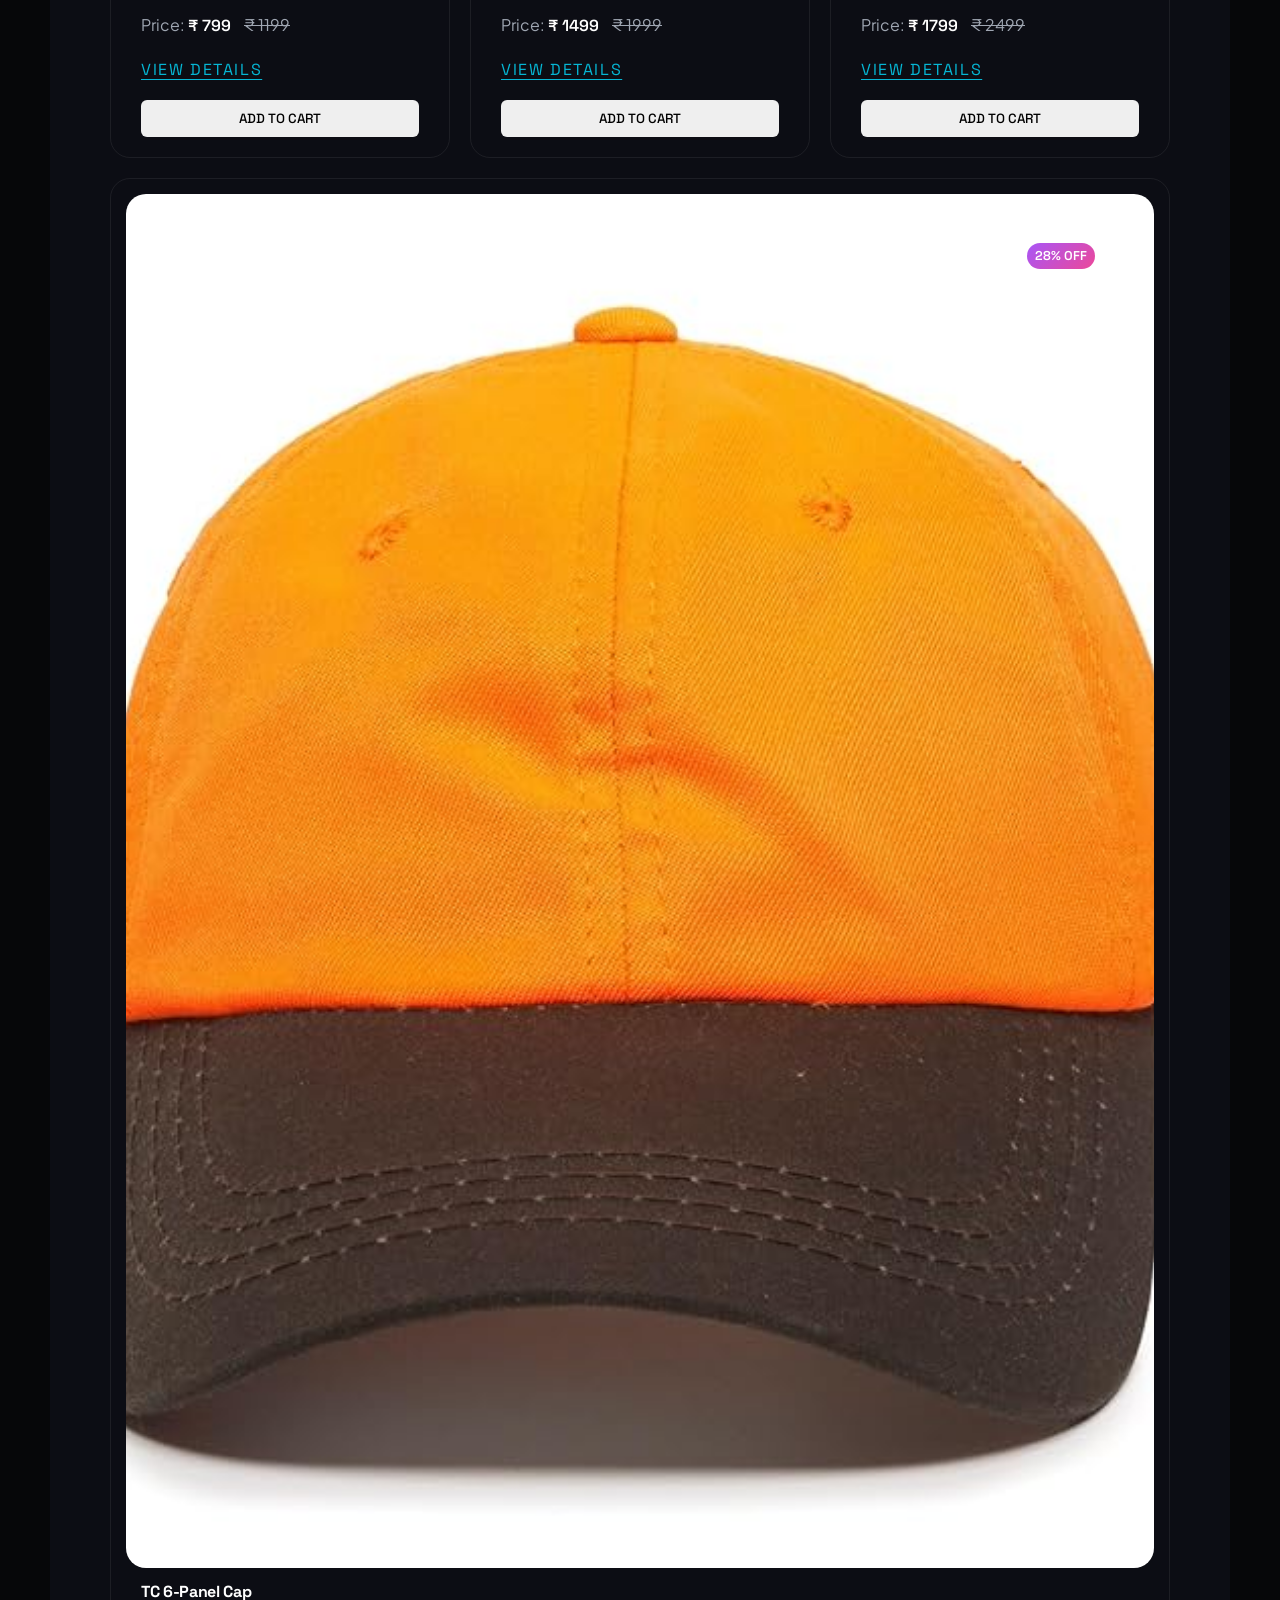
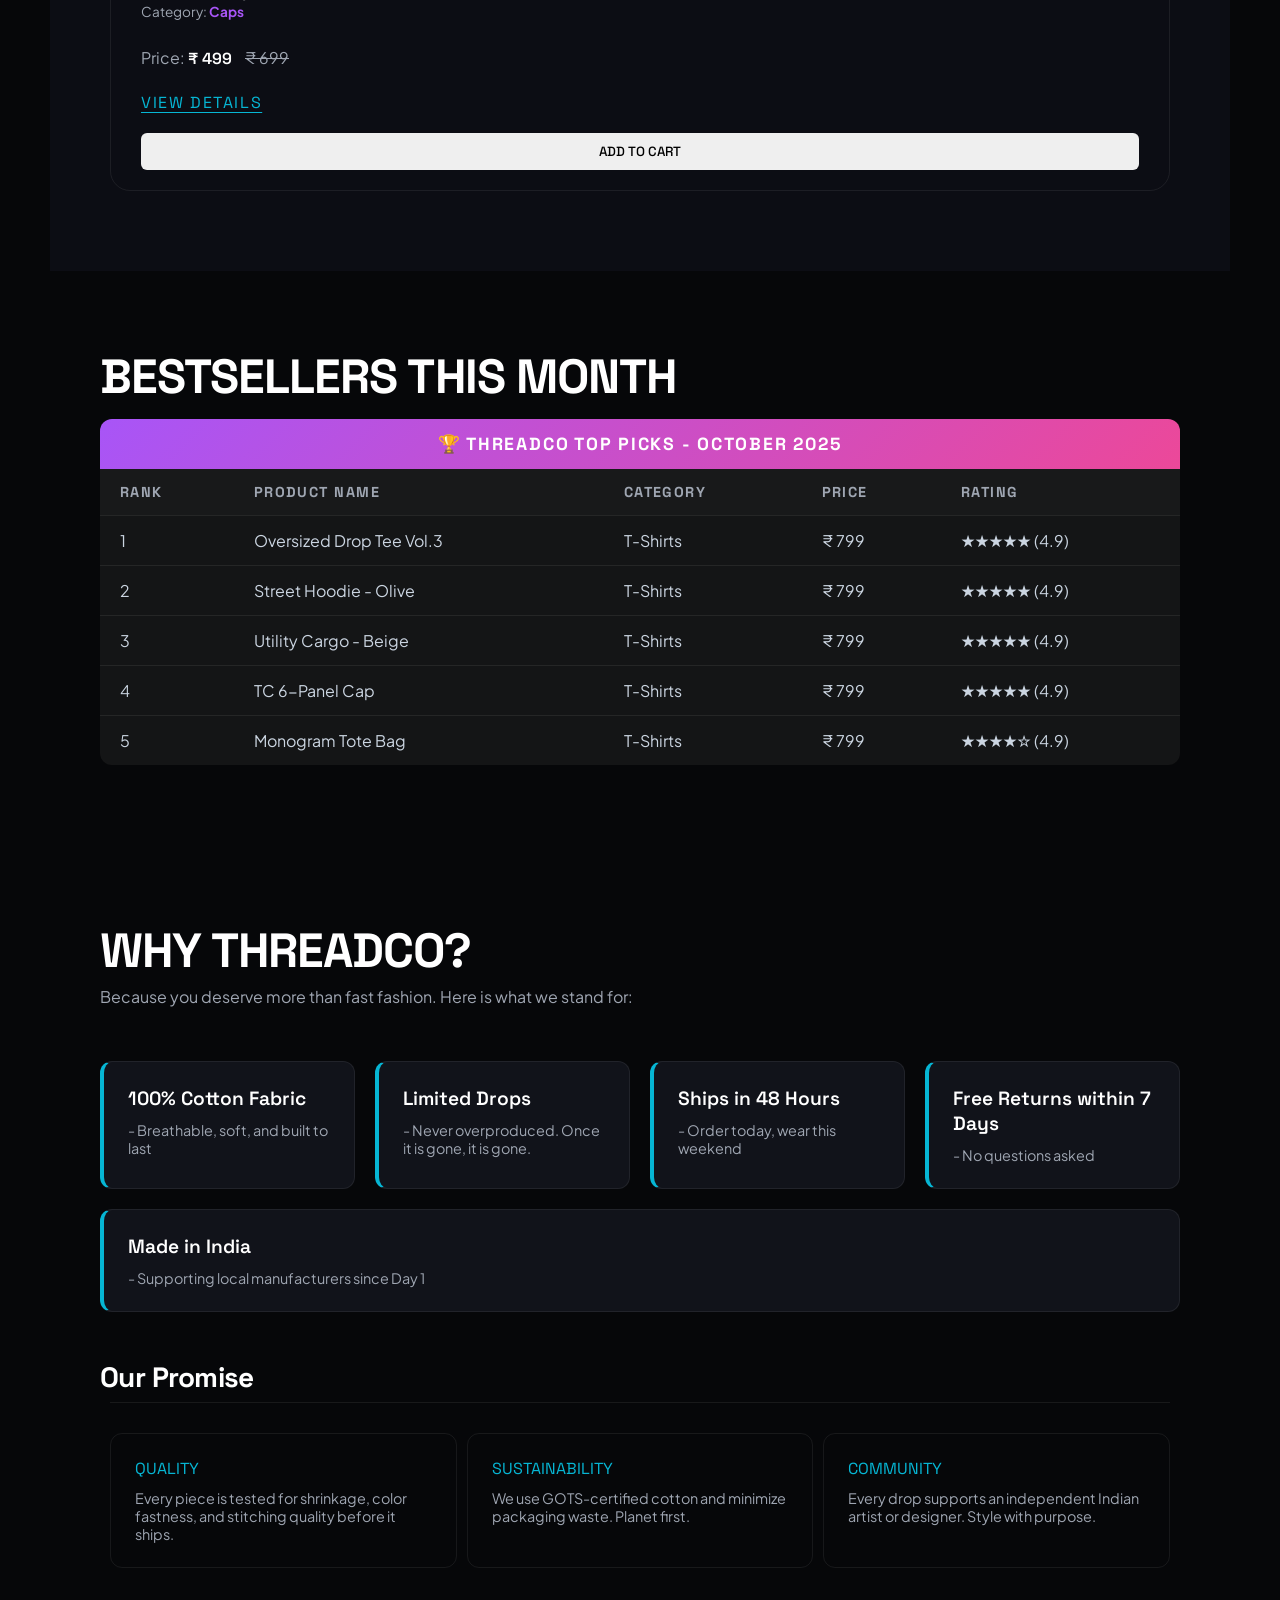
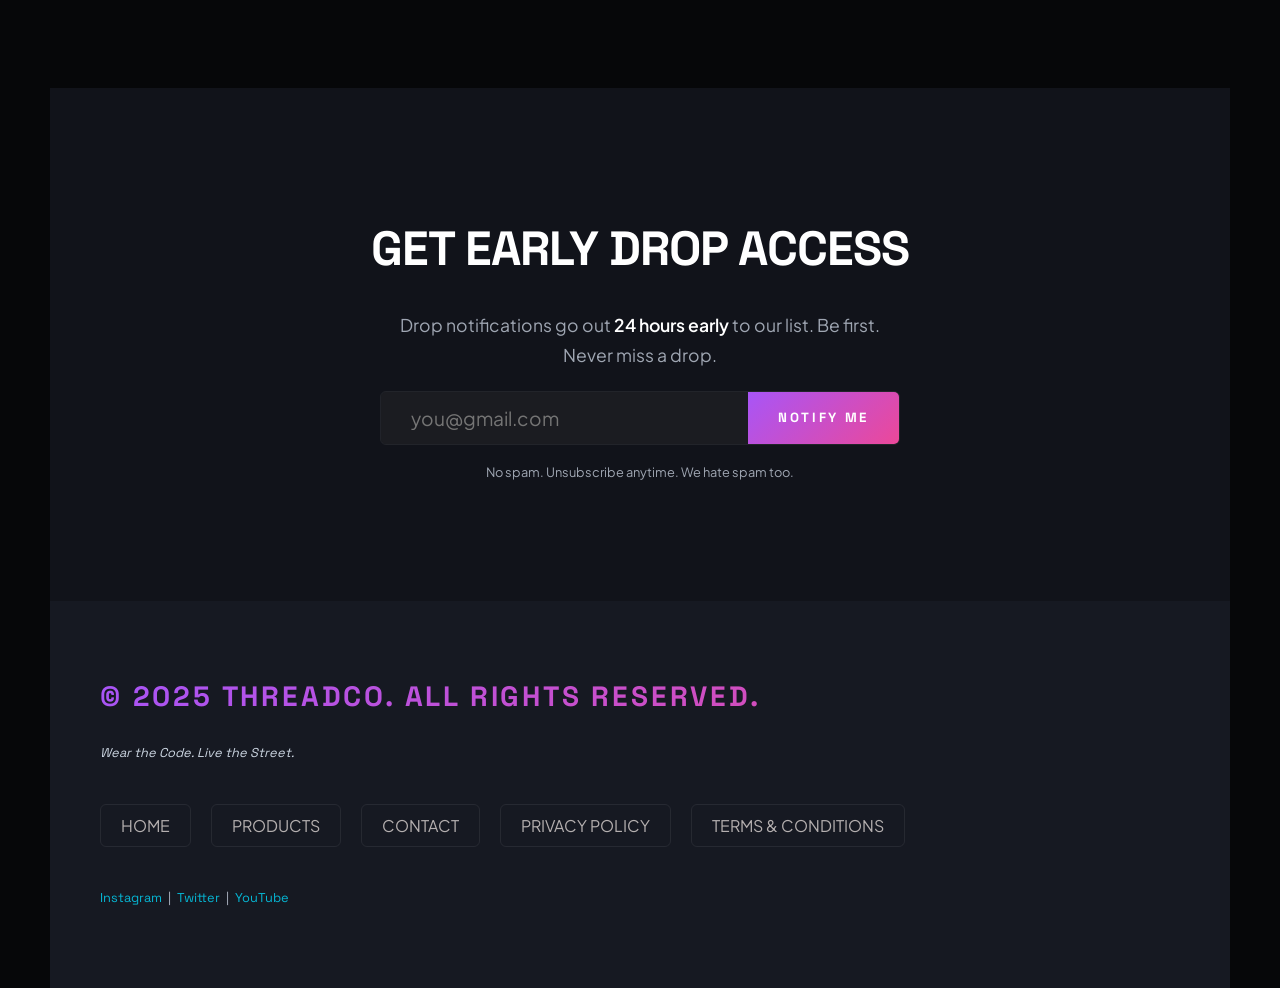
==== commit 87d8ae00: "s" ====
--- a/index.html
+++ b/index.html
@@ -4,344 +4,230 @@
 <head>
     <meta charset="UTF-8">
     <meta name="viewport" content="width=device-width, initial-scale=1.0">
-    <title>ThreadCo - Wear the Code. Live the Street.
-
-    </title>
-
+    <title>ThreadCo - Wear the Code. Live the Street.</title>
     <link rel="stylesheet" href="style.css">
 </head>
 
 <body>
-    <div>
-        <header>
-            <h1>ThreadCo</h1>
-            <!-- <p><em>Wear the Code. Live the Street.</em></p> -->
-
-            <nav>
-                <ul>
-                    <li><a href="index.html">Home</a></li>
-                    <li><a href="products.html">Products</a></li>
-                    <li><a href="">Product Detail</a></li>
-                    <li><a href="contactus.html">Contact</a></li>
-                    <li><a href="">Cart (0)</a></li>
-
-                </ul>
-            </nav>
-
-
-
-
-
-        </header>
-
-        <main>
-            <section id="hero">
-
-                <div class="left-hero">
-                    <span id="live">drop 03 . live Now</span>
-                    <h2>New Drop. <br> <span id="gradient-text">Every Friday.</span></h2>
-                    <p>ThreadCo is not just clothing - it is a statement. Born on the streets of Delhi, built for every
-                        city
-                        in India. <strong>Limited drops. No restocks. Ever.</strong></p>
-
-                    <p>We make streetwear that hits different - 100% cotton, oversized fits, and designs that actually
-                        mean
-                        something.</p>
-
-                    <div id="cta"><a href="">Shop Now</a>&nbsp; &nbsp;<a href="">Veiw Lookbook</a></div>
-
-
+
+    <header>
+        <h1>ThreadCo</h1>
+        <nav>
+            <ul>
+                <li><a href="index.html">Home</a></li>
+                <li><a href="products.html">Products</a></li>
+                <li><a href="product.html">Product Detail</a></li>
+                <li><a href="contact.html">Contact</a></li>
+                <li><a href="#">Cart (0)</a></li>
+            </ul>
+        </nav>
+    </header>
+
+    <main>
+        <section id="hero">
+            <div class="left-hero">
+                <h2>New Drop. <br> <span id="gradient-text">Every Friday.</span></h2>
+                <p>ThreadCo is not just clothing - it is a statement. Born on the streets of Delhi, built for every city
+                    in
+                    India. <strong>Limited drops. No restocks. Ever.</strong></p>
+                <p>We make streetwear that hits different - 100% cotton, oversized fits, and designs that actually mean
+                    something.</p>
+                <div id="cta">
+                    <a href="products.html" class="btn1">Shop Now</a>
+                    <a href="products.html" class="btn2">View Lookbook</a>
                 </div>
-                <div class="right-hero">
-                    <div class="glow orb1"></div>
-                    <div class="glow orb2"></div>
-                    <img src="images/product 1-Photoroom-fotor-bg-remover-20260731212218.png" alt="">
-                </div>
-
-
-
-
-            </section>
-
-            <section id="week-drop">
-                <h2>This Week's Drop
-                </h2>
-                <p>Friday 12:00 PM. Set your alarms. These won't last.
-
-                </p>
-
-                <div class="cards">
-                    <article>
-                        <figure>
-                            <img src="images/product 1.jpg" alt="">
-                            <figcaption>Oversized Drop Tee Vol.3
-                            </figcaption>
-                            <h3>Oversized Drop Tee Vol.3
-                            </h3>
-                            <p>Category: <span>T-Shirts</span>
-
-                            </p>
-                            <p>Price: <strong>&#8377; 799</strong> &nbsp;&nbsp;&nbsp;&nbsp;<s> 1199</s>
-
-                            </p>
-                            <p><mark>33% OFF</mark>
-
-                            </p>
-
-                            <a href="">View Details</a>
-                            <button>Add to cart</button>
-
-
-                        </figure>
-
-                    </article>
-                    <article>
-                        <figure>
-                            <img src="images/product 2.jpg" alt="">
-                            <figcaption>Street Hoodie - Olive
-
-                            </figcaption>
-                            <h3>Street Hoodie - Olive
-
-                            </h3>
-                            <p>Category: <span>Hoodies</span>
-
-
-
-                            </p>
-                            <p>Price: <strong>&#8377; 1499</strong> &nbsp;&nbsp;&nbsp;&nbsp;<s> 1999</s>
-
-                            </p>
-                            <p><mark>25% OFF</mark>
-
-                            </p>
-
-                            <a href="">View Details</a>
-                            <button>Add to cart</button>
-
-
-                        </figure>
-
-                    </article>
-
-                    <article>
-                        <figure>
-                            <img src="images/product 3.jpg" alt="">
-                            <figcaption>Utility Cargo - Beige
-
-                            </figcaption>
-                            <h3>Utility Cargo - Beige
-
-                            </h3>
-                            <p>Category: <span>Cargo Pants</span>
-
-
-
-                            </p>
-                            <p>Price: <strong>&#8377; 1799</strong> &nbsp;&nbsp;&nbsp;&nbsp;<s> 2499</s>
-
-                            </p>
-                            <p><mark>28% OFF</mark>
-
-                            </p>
-
-                            <a href="">View Details</a>
-                            <button>Add to cart</button>
-
-
-                        </figure>
-
-                    </article>
-                    <article>
-                        <figure>
-                            <img src="images/product 4.jpg" alt="">
-                            <figcaption>TC 6-Panel Cap
-
-                            </figcaption>
-                            <h3>TC 6-Panel Cap
-
-                            </h3>
-                            <p>Category: <span>Caps</span>
-
-
-
-                            </p>
-                            <p>Price: <strong>&#8377; 499</strong> &nbsp;&nbsp;&nbsp;&nbsp;<s> 699</s>
-
-                            </p>
-                            <p><mark>28% OFF</mark>
-
-                            </p>
-
-                            <a href="">View Details</a>
-                            <button>Add to cart</button>
-
-
-                        </figure>
-
-                    </article>
-
-                </div>
-
-
-            </section>
-
-
-            <section id="best-seller">
-                <h2>Bestsellers This Month
-                </h2>
-
-                <table>
-                    <tr>
-                        <th colspan="5">&#127942; ThreadCo Top Picks - October 2025</th>
-                    </tr>
-                    <tr>
-                        <th>Rank</th>
-                        <th>Product Name</th>
-                        <th>Category</th>
-                        <th>Price</th>
-                        <th>Rating</th>
-                    </tr>
-                    <tr>
-                        <td>1</td>
-                        <td>Oversized Drop Tee Vol.3</td>
-                        <td>T-Shirts</td>
-                        <td>&#8377; 799</td>
-                        <td> &#9733; &#9733; &#9733; &#9733; &#9733; (4.9)</td>
-                    </tr>
-                    <tr>
-                        <td>2</td>
-                        <td>Street Hoodie - Olive</td>
-                        <td>Hoodies</td>
-                        <td>&#8377; 1499</td>
-                        <td>&#9733; &#9733; &#9733; &#9733; &#9734; (4.7)</td>
-                    </tr>
-                    <tr>
-                        <td>3</td>
-                        <td>Utility Cargo - Beige</td>
-                        <td>Cargo Pants</td>
-                        <td>&#8377; 1799</td>
-                        <td>&#9733; &#9733; &#9733; &#9733; &#9734; (4.6)</td>
-                    </tr>
-                    <tr>
-                        <td>4</td>
-                        <td>TC 6-Panel Cap</td>
-                        <td>Caps</td>
-                        <td>&#8377; 499</td>
-                        <td>&#9733; &#9733; &#9733; &#9733; &#9734; (4.5)</td>
-                    </tr>
-                    <tr>
-                        <td>5</td>
-                        <td>Monogram Tote Bag</td>
-                        <td>Accessories</td>
-                        <td>&#8377; 349</td>
-                        <td>&#9733; &#9733; &#9733; &#9733; &#9734; (4.4)</td>
-                    </tr>
-                </table>
-
-
-            </section>
-
-            <section id="why-threadco">
-                <h2>Why ThreadCo?
-                </h2>
-                <p>Because you deserve more than fast fashion. Here is what we stand for:
-
-                </p>
-
-                <ul>
-                    <li><strong>100% Cotton Fabric </strong>- Breathable, soft, and built to last
-                    </li>
-                    <li><strong>Limited Drops</strong> - Never overproduced. Once it is gone, it is gone.
-                    </li>
-                    <li><strong>Ships in 48 Hours </strong>- Order today, wear this weekend
-                    </li>
-                    <li><strong>Free Returns within 7 Days </strong>- No questions asked
-                    </li>
-                    <li><strong>Made in India</strong> - Supporting local manufacturers since Day 1
-                    </li>
-                </ul>
-
-                <h3>Our Promise
-                </h3>
-
-                <dl>
-                    <section>
-                        <dt>Quality
-                        </dt>
-                        <dd>Every piece is tested for shrinkage, color fastness, and stitching quality before it ships.
-                        </dd>
-                    </section>
-
-                    <section>
-                        <dt>Sustainability
-
-                        </dt>
-                        <dd>We use GOTS-certified cotton and minimize packaging waste. Planet first.
-
-                        </dd>
-                    </section>
-                    <section>
-                        <dt>Community
-
-                        </dt>
-                        <dd>Every drop supports an independent Indian artist or designer. Style with purpose.
-
-                        </dd>
-                    </section>
-
-
-
-                </dl>
-
-
-
-
-            </section>
-
-            <section id="get-early">
-                
-                <h2>Get Early Drop Access
-                </h2>
-                <p>Drop notifications go out <strong>24 hours early</strong> to our list. Be first. Never miss a drop.
-
-                </p>
-
-                <form action="">
-                    <label for="email">Your Email: </label>
-                    <input type="email" id="email" placeholder="you@example.com">
-                    <button type="submit">Notify Me</button>
-                </form>
-                <br>
-
-                <small>No spam. Unsubscribe anytime. We hate spam too.
-
-                </small>
-
-
-            </section>
-
-        </main>
-
-
-        <footer>
-            <h3> &copy; 2025 ThreadCo. All rights reserved.</h3>
-            <p><em>Wear the Code. Live the Street.</em></p>
-
-            <nav>
-                <ul>
-                    <li><a href="">Home</a></li>
-                    <li><a href="">Product</a></li>
-                    <li><a href="">Contact</a></li>
-                    <li><a href="">Privacy Policy</a></li>
-                    <li><a href="">Terms & Conditions</a></li>
-                </ul>
-            </nav>
-            <p>  <a href="">Instagram</a> | <a href="">Twitter</a> | <a href="">Youtube</a></p>
-          
-
-        </footer>
-    </div>
+            </div>
+            <div class="right-hero">
+                <div class="glow orb1"></div>
+                <div class="glow orb2"></div>
+                <img src="images/product 1.jpg" alt="">
+            </div>
+        </section>
+
+
+        <section id="week-drop">
+            <h2>This Week's Drop</h2>
+            <p>Friday 12:00 PM. Set your alarms. These won't last.</p>
+
+            <div class="cards">
+                <article>
+                    <figure>
+                        <img src="images/product 1.jpg" alt="ThreadCo Oversized Drop Tee Vol.3 in Black">
+                        <figcaption>Oversized Drop Tee Vol.3</figcaption>
+                    </figure>
+
+                    <h3>Oversized Drop Tee Vol.3</h3>
+                    <p>Category: <span>T-Shirts</span></p>
+                    <p>Price: <strong>&#8377; 799</strong> <s>&#8377; 1199</s> </p>
+                    <p><mark>33% OFF</mark></p>
+
+                    <a href="product.html">View Details</a>
+                    <button type="button">Add to Cart</button>
+
+                </article>
+
+                <article>
+                    <figure>
+                        <img src="images/product 2.jpg" alt="ThreadCo Street Hoodie in Olive Green">
+                        <figcaption>Street Hoodie - Olive</figcaption>
+                    </figure>
+
+                    <h3>Street Hoodie - Olive</h3>
+                    <p>Category: <span>Hoodies</span></p>
+                    <p>Price: <strong>&#8377; 1499</strong> <s>&#8377; 1999</s></p>
+                    <p><mark>25% OFF</mark></p>
+                    <a href="product.html">View Details</a>
+                    <button type="button">Add to Cart</button>
+                </article>
+
+                <article>
+                    <figure>
+                        <img src="images/product 3.jpg" alt="ThreadCo Cargo Pants in Beige">
+                        <figcaption>Utility Cargo - Beige</figcaption>
+                    </figure>
+                    <h3>Utility Cargo - Beige</h3>
+                    <p>Category: <span>Cargo Pants</span></p>
+                    <p>Price: <strong>&#8377; 1799</strong> <s>&#8377; 2499</s></p>
+                    <p><mark>28% OFF</mark></p>
+                    <a href="product.html">View Details</a>
+                    <button type="button">Add to Cart</button>
+
+                </article>
+
+                <article>
+                    <figure>
+                        <img src="images/product 4.jpg" alt="ThreadCo 6-Panel Cap in Black">
+                        <figcaption>TC 6-Panel Cap</figcaption>
+                    </figure>
+                    <h3>TC 6-Panel Cap</h3>
+                    <p>Category: <span>Caps</span></p>
+                    <p>Price: <strong>&#8377; 499</strong> <s>&#8377; 699</s></p>
+                    <p><mark>28% OFF</mark></p>
+                    <a href="product.html">View Details</a>
+                    <button type="button">Add to Cart</button>
+                </article>
+            </div>
+
+        </section>
+
+        <section class="best-sellers" id="best-sellers-month">
+            <h2>Bestsellers This Month</h2>
+            <table>
+                <tr>
+                    <th colspan="5">&#127942; ThreadCo Top Picks - October 2025</th>
+                </tr>
+                <tr>
+                    <th>Rank</th>
+                    <th>Product Name</th>
+                    <th>Category</th>
+                    <th>Price</th>
+                    <th>Rating</th>
+                </tr>
+                <tr>
+                    <td>1</td>
+                    <td>Oversized Drop Tee Vol.3</td>
+                    <td>T-Shirts</td>
+                    <td>&#8377; 799</td>
+                    <td>&#9733;&#9733;&#9733;&#9733;&#9733; (4.9)</td>
+                </tr>
+                <tr>
+                    <td>2</td>
+                    <td>Street Hoodie - Olive</td>
+                    <td>T-Shirts</td>
+                    <td>&#8377; 799</td>
+                    <td>&#9733;&#9733;&#9733;&#9733;&#9733; (4.9)</td>
+                </tr>
+                <tr>
+                    <td>3</td>
+                    <td>Utility Cargo - Beige</td>
+                    <td>T-Shirts</td>
+                    <td>&#8377; 799</td>
+                    <td>&#9733;&#9733;&#9733;&#9733;&#9733; (4.9)</td>
+                </tr>
+                <tr nishant="hii">
+                    <td>4</td>
+                    <td>TC 6-Panel Cap</td>
+                    <td>T-Shirts</td>
+                    <td>&#8377; 799</td>
+                    <td>&#9733;&#9733;&#9733;&#9733;&#9733; (4.9)</td>
+                </tr>
+                <tr>
+                    <td>5</td>
+                    <td>Monogram Tote Bag</td>
+                    <td>T-Shirts</td>
+                    <td>&#8377; 799</td>
+                    <td>&#9733;&#9733;&#9733;&#9733;&#9734; (4.9)</td>
+                </tr>
+            </table>
+        </section>
+
+
+        <section id="why-threadco">
+
+            <h2>Why ThreadCo?</h2>
+            <p>Because you deserve more than fast fashion. Here is what we stand for:</p>
+            <ul>
+                <li><strong>100% Cotton Fabric </strong>- Breathable, soft, and built to last</li>
+                <li><strong>Limited Drops </strong>- Never overproduced. Once it is gone, it is gone.</li>
+                <li><strong>Ships in 48 Hours</strong> - Order today, wear this weekend</li>
+                <li><strong>Free Returns within 7 Days </strong>- No questions asked</li>
+                <li><strong>Made in India </strong>- Supporting local manufacturers since Day 1</li>
+            </ul>
+
+            <h3>Our Promise</h3>
+
+            <dl>
+                <section>
+                    <dt>Quality</dt>
+                    <dd>Every piece is tested for shrinkage, color fastness, and stitching quality before it ships.</dd>
+                </section>
+                <section>
+                    <dt>Sustainability</dt>
+                    <dd>We use GOTS-certified cotton and minimize packaging waste. Planet first.</dd>
+                </section>
+                <section>
+                    <dt>Community</dt>
+                    <dd>Every drop supports an independent Indian artist or designer. Style with purpose.</dd>
+                </section>
+            </dl>
+        </section>
+
+
+        <section id="get-early">
+            <h2>Get Early Drop Access</h2>
+            <p>Drop notifications go out <strong>24 hours early</strong> to our list. Be first. Never miss a drop.</p>
+            <form action="">
+                <!-- <label for="email">Your Email:</label> -->
+                <input type="email" id="email" name="email" placeholder="you@gmail.com" required>
+                <button type="submit">Notify Me</button>
+            </form>
+            <br>
+            <small>No spam. Unsubscribe anytime. We hate spam too.</small>
+        </section>
+    </main>
+
+
+    <footer id="footer">
+        <h3>&copy; 2025 ThreadCo. All rights reserved.</h3>
+        <p><em>Wear the Code. Live the Street.</em></p>
+        <nav>
+            <ul>
+                <li><a href="index.html">Home</a></li>
+                <li><a href="products.html">Products</a></li>
+                <li><a href="contact.html">Contact</a></li>
+                <li><a href="#">Privacy Policy</a></li>
+                <li><a href="#">Terms &amp; Conditions</a></li>
+            </ul>
+        </nav>
+
+        <p>
+            <a href="https://instagram.com" target="_blank">Instagram</a>
+            &nbsp;|&nbsp;
+            <a href="https://twitter.com" target="_blank">Twitter</a>
+            &nbsp;|&nbsp;
+            <a href="https://youtube.com" target="_blank">YouTube</a>
+        </p>
+    </footer>
 
 </body>
 
--- a/style.css
+++ b/style.css
@@ -1,12 +1,4 @@
 @import url('https://fonts.googleapis.com/css2?family=Plus+Jakarta+Sans:wght@300;400;500;600;700;800&family=Space+Grotesk:wght@400;500;600;700;800&display=swap');
-
-html {
-    font-size: 16px;
-}
-
-ul {
-    list-style-type: none;
-}
 
 
 * {
@@ -52,6 +44,10 @@
     --gradient-secondary: linear-gradient(135deg, var(--color-accent) 0%, #3b82f6 100%);
 }
 
+html {
+    font-size: 16px;
+}
+
 h1,
 h2,
 h3,
@@ -104,20 +100,29 @@
     color: var(--color-text-body);
 }
 
-
+ul {
+    list-style: none;
+}
+
+a {
+    /* color: inherit; */
+    color: rgb(180, 175, 175);
+    text-decoration: none;
+}
 
 
 body {
     background-color: var(--color-bg-base);
     padding: 0 50px;
-
-}
-
+    opacity: 1;
+}
 
 header {
     position: fixed;
-    display: flex;
-    background-color: rgba(25, 25, 25, 0);
+    background-color: rgba(4, 4, 4, 0.604);
+    backdrop-filter: blur(10px);
+    -webkit-backdrop-filter: blur(10px);
+    display: flex;
     left: 60px;
     right: 60px;
     border-bottom: 1px solid var(--color-border);
@@ -125,7 +130,6 @@
     align-items: center;
     padding: 20px 30px;
     text-transform: uppercase;
-    backdrop-filter: blur(10px);
     z-index: 10;
 
 }
@@ -137,35 +141,27 @@
 
 header h1 {
     font-size: 2rem;
-    letter-spacing: .1rem;
+    letter-spacing: 0.07em;
     background: var(--gradient-accent);
     background-clip: text;
     -webkit-background-clip: text;
     color: transparent;
     -webkit-text-fill-color: transparent;
-
-
-}
-
-a {
-    text-decoration: none;
-    color: black;
-
-}
+}
+
 
 header nav a {
+    /* display: inline-block; */
     font-family: var(--font-display);
     color: var(--color-text-muted);
-    padding: 13px 20px;
+    padding: 12px 20px;
     border-radius: var(--radius-sm);
+    font-weight: 600;
     text-wrap: nowrap;
-    font-weight: 600;
-
-
 }
 
 header nav a:hover {
-    background-color: rgba(128, 125, 125, 0.476);
+    background-color: rgba(32, 31, 31, 0.605);
     color: var(--white);
 }
 
@@ -174,13 +170,12 @@
     color: var(--white);
 }
 
-
 header nav li:last-child a:hover {
     background-color: var(--color-secondary);
-
 }
 
 main {
+    /* padding-top: 80px; */
     padding-top: 80px;
 }
 
@@ -189,8 +184,7 @@
     display: flex;
     justify-content: space-between;
     align-items: center;
-    padding: 0 40px;
-
+    padding: 50px 40px;
 }
 
 .left-hero {
@@ -203,13 +197,14 @@
 .left-hero h2 {
     font-size: 5rem;
     text-transform: uppercase;
-
 }
 
 #gradient-text {
     background: var(--gradient-accent);
     background-clip: text;
+    -webkit-background-clip: text;
     color: transparent;
+    -webkit-text-fill-color: transparent;
 }
 
 #hero p {
@@ -219,88 +214,79 @@
 
 #cta {
     display: flex;
-    gap: 5px;
-    margin-top: 21px;
+    gap: 20px;
+    margin-top: 20px;
 }
 
 #cta a {
-    padding: 15px 31px;
+    padding: 15px 30px;
     border-radius: var(--radius-sm);
+    text-transform: uppercase;
+    font-family: var(--font-display);
+    font-weight: 700px;
     color: var(--white);
-    font-family: var(--font-display);
-    text-transform: uppercase;
-    font-weight: 600px;
-
-
-}
-
-#cta a:first-child {
+}
+
+.btn1 {
     background: var(--gradient-accent);
-    border: transparent;
     display: flex;
     justify-content: center;
     align-items: center;
 
 }
 
-#cta a:first-child:hover {
-    box-shadow: 0 10px 20px rgba(211, 80, 198, 0.582);
-    background: linear-gradient(135deg, #af59ff 0%, #fc4da5 100%);
-    ;
-
-}
-
-
-#cta a:last-child {
-    border: 2px solid rgb(113, 112, 112);
-
-
-
-}
-
-#cta a:last-child:hover {
-    border: 2px solid rgb(254, 254, 254);
-    background-color: rgba(95, 95, 95, 0.229);
-
-
-
+.btn1:hover {
+    /* background-color: var(--color-primary); */
+    box-shadow: 0 8px 20px rgba(223, 71, 190, 0.506);
+    background: linear-gradient(135deg, #a54ef7 0%, #f2459b 100%);
+}
+
+.btn2 {
+    border: 2px solid rgba(104, 104, 104, 0.926);
+}
+
+.btn2:hover {
+    background-color: rgba(255, 255, 255, 0.07);
+    border-color: var(--white);
 }
 
 .right-hero {
+    flex: 1;
     display: flex;
     justify-content: center;
     align-items: center;
-    flex: 1;
+    height: 500px;
     position: relative;
-
-
+    /* margin-right: 200px; */
 }
 
 .right-hero img {
-    z-index: -2;
-
+    height: 500px;
+    width: 400px;
+    object-fit: cover;
+    border-radius: var(--radius-lg);
+    z-index: 1;
+    box-shadow: var(--shadow-md);
+
+    animation: figure-animate 3s infinite alternate;
+}
+
+@keyframes figure-animate {
+
+    0% {
+        transform: translateY(0);
+    }
+
+    100% {
+
+        transform: translateY(-30px);
+    }
 
 }
 
 .right-hero img:hover {
-    size-adjust: 10px;
-}
-
-
-#live {
-    font-size: small;
-    display: flex;
-    width: 170px;
-    text-transform: uppercase;
-    color: var(--white);
-    border: 2px solid rgba(165, 99, 187, 0.224);
-    padding: 3px 5px;
-    border-radius: var(--radius-lg);
-    justify-content: center;
-    align-items: center;
-    font-family: var(--font-display);
-    background: rgba(134, 46, 163, 0.132);
-    font-weight: 20px;
+    border: 1px solid var(--color-primary);
+    box-shadow: var(--shadow-lg);
 }
 
 .glow {
@@ -309,28 +295,39 @@
     border-radius: 50%;
     position: absolute;
     filter: blur(50px);
-    opacity: .6;
-    z-index: -2;
+    /* opacity: .5; */
+
+    animation: orb-animate 6s infinite 1s alternate;
+
+}
+
+@keyframes orb-animate {
+
+    0% {
+        opacity: 0.3;
+    }
+
+    100% {
+        opacity: 0.9;
+    }
 
 }
 
 .orb1 {
+    top: 0%;
+    left: 10%;
     background-color: var(--color-primary);
-    top: 15%;
-    left: 20%
 }
 
 .orb2 {
+    bottom: 0%;
+    right: 10%;
     background-color: var(--color-secondary);
-    bottom: 100px;
-    right: 100px;
 }
 
 #week-drop {
     background-color: #0C0D14;
     padding: 80px 60px;
-    /* border-radius: var(--radius-sm); */
-
 }
 
 #week-drop h2 {
@@ -338,37 +335,44 @@
 }
 
 #week-drop>p {
-    margin: 17px 0;
-    font-family: var(--font-body);
-
+    margin: 15px 0;
+    font-family: var(--font-body);
 }
 
 .cards {
     display: flex;
     flex-wrap: wrap;
-    gap: 30px;
+    gap: 20px;
     margin-top: 40px;
-
-
-}
-
-article {
-    flex: 1;
+}
+
+.cards article,
+.grid article {
+    flex: 1 1 260px;
+    display: flex;
+    flex-direction: column;
+    padding: 10px;
+    border-radius: var(--radius-lg);
+    overflow: hidden;
     border: 1px solid var(--color-border);
+    transition: all 0.5s linear 0s;
+}
+
+figure {
+    /* position: relative; */
+    overflow: hidden;
+    aspect-ratio: 3/4;
+    padding: 5px;
     border-radius: var(--radius-lg);
-    padding: 15px;
-    position: relative;
-}
-
-figure {
-
-    display: flex;
-    flex-direction: column;
-    aspect-ratio: 3/4;
-
-
-
-
+    overflow: hidden;
+}
+
+.grid article figure {
+    aspect-ratio: 4/4;
+}
+
+figcaption {
+    display: none;
 }
 
 figure img {
@@ -376,25 +380,29 @@
     height: 100%;
     object-fit: cover;
     border-radius: var(--radius-lg);
-}
-
-figcaption {
-    display: none;
-}
-
-
-.cards h3 {
-    padding: 15px 20px 0px;
-    font-size: 1.01rem;
-}
-
-figure p:first-of-type {
-    padding: 0px 20px;
-    font-family: var(--font-body);
-    font-size: .85rem;
-}
-
-span {
+    transition: all 0.5s linear 0s;
+}
+
+
+
+article {
+    position: relative;
+    /* transition: all 0.5s linear 0s; */
+}
+
+article h3 {
+    padding: 10px 20px 0;
+    font-size: 1rem;
+}
+
+article p:first-of-type {
+    padding: 0 20px;
+    font-family: var(--font-body);
+    font-size: 0.85rem;
+
+}
+
+article p span {
     color: var(--color-primary);
     font-weight: 700;
 }
@@ -404,90 +412,88 @@
     font-family: var(--font-body);
 }
 
-article p:last-of-type mark {
+article p:nth-of-type(2) strong {
+    font-family: var(--font-display);
+}
+
+article p:nth-of-type(2) s {
+    margin-left: 10px;
+}
+
+
+article p:nth-of-type(3) mark {
+    background: var(--gradient-accent);
+    padding: 2px 8px;
+    border-radius: var(--radius-lg);
+    color: var(--white);
+    font-family: var(--font-display);
+    font-weight: 600;
     position: absolute;
-    padding: 6px 15px;
-    border-radius: var(--radius-lg);
-    top: 25px;
-    right: 20px;
-    background: var(--gradient-accent);
-    font-family: var(--font-display);
-    font-weight: 600;
-    color: var(--white)
-}
-
-article a {
+    top: 4%;
+    right: 7%;
+    font-size: 0.8rem;
+}
+
+article>a {
     color: var(--color-accent);
-    padding: 6px 20px;
-    font-family: var(--font-display);
+    text-decoration: underline;
     text-transform: uppercase;
     letter-spacing: 0.1em;
-    text-decoration: underline;
-    text-underline-offset: 3px;
-    font-weight: 20;
-
-
-}
-
-article a:hover {
-    color: var(--color-secondary);
-
-}
-
-
-
-
-article p strong {
-    font-family: var(--font-display);
-
-}
-
-article button {
-    /* height: 40px;
-    width: 330px; */
-    display: inline-block;
-    margin-left: 18px;
-    margin-top: 10px;
+    font-family: var(--font-display);
+    text-underline-offset: 4px;
+    padding: 0px 20px 10px;
+}
+
+article>a:hover {
+
+    color: var(--color-secondary)
+}
+
+article>button {
+    margin: 10px 20px;
+    padding: 10px 20px;
     border-radius: var(--radius-sm);
-    font-family: var(--font-display);
-    text-transform: uppercase;
-    font-weight: 600;
-    padding: 10px 20px;
+    border: none;
+    text-transform: uppercase;
+    font-family: var(--font-display);
+    font-weight: 500;
+}
+
+article>button:hover {
+    color: var(--white);
+    background-color: var(--color-primary);
+    cursor: pointer;
 }
 
 article:hover {
     border: 1px solid var(--color-primary);
     box-shadow: 0 10px 10px var(--color-primary-glow);
-    ;
-
-
-}
-
-article button:hover {
-    background: var(--color-primary);
-    color: var(--white);
-    cursor: pointer;
-}
-
-#best-seller {
-    padding: 80px 40px;
-
-
-}
-
-#best-seller h2 {
+    transform: translateY(-10px);
+
+}
+
+article:hover>figure img {
+    transform: scale(1.1);
+}
+
+
+.best-sellers {
+    padding: 80px 50px;
+}
+
+.best-sellers h2 {
     text-transform: uppercase;
     margin-bottom: 15px;
-}
-
-#best-seller table {
-    color: white;
+
+}
+
+.best-sellers table {
+
     width: 100%;
+    /* border: 1px solid wheat; */
+    border-radius: var(--radius-md);
     overflow: hidden;
-    border-radius: var(--radius-md);
     border-collapse: collapse;
-
-
 }
 
 th[colspan="5"] {
@@ -505,140 +511,115 @@
 th {
     padding: 14px 20px;
     text-align: left;
-    background-color: var(--color-bg-footer);
+    background-color: rgba(255, 255, 255, 0.07);
     font-family: var(--font-display);
     text-transform: uppercase;
     color: var(--color-text-muted);
     letter-spacing: 0.1em;
     font-size: 0.9rem;
-
-
 }
 
 td {
     padding: 14px 20px;
     font-family: var(--font-body);
-    background-color: var(--color-bg-section);
     color: var(--color-text-body);
+    background-color: rgba(30, 30, 30, 0.605);
     border-top: 1px solid var(--color-border);
-
-
-
-}
-
-tr:hover td {
-    background-color: var(--color-bg-footer);
-
-
-}
-
-tr:hover td:first-child {
+}
+
+tr:hover>td {
+    background-color: rgba(255, 255, 255, 0.07);
+}
+
+#best-sellers-month tr:hover td:first-child {
     color: var(--color-secondary);
 }
 
-tr:hover td:last-child {
-    color: rgb(246, 211, 121);
-}
-
 #why-threadco {
-    padding: 14px 20px;
-
-}
+    padding: 80px 50px;
+    color: white;
+}
+
 
 #why-threadco h2 {
     text-transform: uppercase;
-    margin-bottom: 9px;
-
-}
-
-#why-threatco p {
+    margin-bottom: 6px;
+}
+
+#why-threadco p {
     font-family: var(--font-body);
     margin-bottom: 5px;
 }
 
 #why-threadco ul {
     display: flex;
+    flex-wrap: wrap;
     gap: 20px;
-    flex-wrap: wrap;
     margin: 50px 0;
-
-}
-
+}
 
 #why-threadco ul li {
     flex: 1 1 240px;
+    background-color: var(--color-surface);
     padding: 24px;
+    border-radius: var(--radius-md);
     border: 1px solid var(--color-border);
-    border-radius: var(--radius-md);
-    background-color: var(--color-surface);
-    border-left: 4px solid var(--color-primary);
+    border-left: 4px solid var(--color-accent);
     font-family: var(--font-body);
     color: var(--color-text-muted);
     font-size: 0.9rem;
-
-}
-
-#why-threadco li:hover {
-    border-left: 5px solid var(--color-secondary);
-
+}
+
+#why-threadco ul li:hover {
+    border-left: 4px solid var(--color-primary);
 }
 
 #why-threadco ul li strong {
     display: block;
     font-family: var(--font-display);
     margin-bottom: 10px;
-    font-size: 1.1rem;
-
-}
+    font-size: 1.2rem;
+}
+
 
 #why-threadco dl {
-    display: flex;
+    margin: 10px;
     border-top: 1px solid var(--color-border);
-    margin: 10px;
+    display: flex;
     flex-wrap: wrap;
     padding: 30px 0;
     gap: 10px;
-
-}
-
-#why-threadco dl dt {
-    color: var(--color-accent);
-    font-family: var(--font-display);
-    margin-bottom: 10px;
-    text-transform: uppercase;
-
-}
-
-#why-threadco dl dd {
-    font-family: var(--font-body);
-    color: var(--color-text-muted);
-    font-size: 0.9rem;
-
-
 }
 
 #why-threadco dl section {
-    flex: 1 1 260px;
+    flex: 1 1 270px;
     border: 1px solid var(--color-border);
     padding: 24px;
     border-radius: var(--radius-md);
-
 }
 
 #why-threadco dl section:hover {
-    flex: 1 1 260px;
+    background-color: rgba(255, 255, 255, 0.07);
     border: 1px solid var(--color-primary);
+}
+
+#why-threadco dl dt {
+    color: var(--color-accent);
+    font-family: var(--font-display);
+    margin-bottom: 10px;
+    text-transform: uppercase;
+}
+
+#why-threadco dl dd {
+    font-family: var(--font-body);
+    color: var(--color-text-muted);
+    font-size: 0.9rem;
+}
+
+#get-early {
     background-color: var(--color-surface);
-    box-shadow: 0 10px 10px var(--color-primary-glow);
-
-
-}
-
-#get-early {
-    background-color: rgb(15, 15, 32);
     text-align: center;
-    padding: 100px 0;
-    margin-top: 30px;
+    padding: 120px 30px;
 }
 
 #get-early h2 {
@@ -647,128 +628,118 @@
 }
 
 #get-early p {
+    font-family: var(--font-body);
     padding: 20px 0;
-    font-family: var(--font-body);
-    font-size: 1rem;
-    max-width: 550px;
+    font-size: 1.1rem;
+    max-width: 520px;
     margin: auto;
-
-}
-
-#get-early form label {
+}
+
+/* #get-early  form label{
     display: none;
-}
+} */
 
 #get-early form {
     display: flex;
+    /* justify-content: center; */
     margin: auto;
-    width: 520px;
     border: 1px solid var(--color-border);
     border-radius: var(--radius-sm);
+    max-width: 520px;
     overflow: hidden;
 }
+
 
 #get-early input[type="email"] {
     flex: 1;
     padding: 14px 30px;
-    background-color: transparent;
+    background: transparent;
     border: none;
     outline: none;
-    color: var(--white);
-    font-family: var(--font-body);
-    font-size: 1rem;
-    background-color: rgba(8, 8, 16, 0.583);
-
-
-
+    color: white;
+    font-family: var(--font-body);
+    font-size: 1.2rem;
+    background-color: rgba(50, 50, 50, 0.305);
 }
 
 #get-early input[type="email"]::placeholder {
-
     font-size: 1.2rem;
-
-
-
 }
 
 #get-early form button {
     font-family: var(--font-display);
-    letter-spacing: 0.2em;
+    letter-spacing: .2em;
     background: var(--gradient-accent);
     text-transform: uppercase;
     padding: 14px 30px;
     border: none;
-    color: var(--white);
+    color: white;
     font-weight: 700;
-
-
 }
 
 #get-early small {
     font-family: var(--font-body);
-
-}
-
-footer {
-    background: var(--color-bg-footer);
-    padding: 80px 40px;
-}
-
-footer nav ul {
-    display: flex;
-    gap: 10px;
-    margin: 40px 0;
-
-}
-
-footer h3 {
+}
+
+#footer {
+    background-color: var(--color-bg-footer);
+    padding: 80px 50px;
+
+}
+
+#footer {
+    background-color: var(--color-bg-footer);
+    padding: 80px 50px;
+
+}
+
+#footer h3 {
+
     text-transform: uppercase;
     background: var(--gradient-accent);
-
-    font-family: var(--font-display);
     background-clip: text;
     -webkit-background-clip: text;
     color: transparent;
     -webkit-text-fill-color: transparent;
-    letter-spacing: 0.1em;
+
+    letter-spacing: .1em;
+
     margin-bottom: 10px;
 
 }
 
-footer p{
-    font-size: 0.97rem;
-    font-family: var(--font-display);
-
-}
-
-footer nav ul li{
+#footer p {
+    font-size: 1.2rem;
+    font-family: var(--font-display);
+}
+
+#footer nav ul {
+    display: flex;
+    gap: 20px;
+    margin: 40px 0;
+}
+
+#footer nav ul li {
     border: 1px solid var(--color-border);
-    border-radius: var(--radius-md);
-    padding: 8px 8px;
-    text-transform: uppercase;
-    font-family: var(--font-body);
-}
-
-footer nav ul li a{
-        color: var(--color-text-muted);
-
-}
-footer nav ul li:hover{
+    border-radius: var(--radius-sm);
+    padding: 10px 20px;
+    text-transform: uppercase;
+    font-family: var(--font-body);
+}
+
+#footer nav ul li:hover {
     border: 1px solid var(--color-primary);
-    
-
-}
-
-footer p{
-    margin-top: 30px ;
-    font-size: 0.9rem;
-
-}
-footer p a{
+}
+
+#footer p {
+    margin-top: 30px;
+    font-size: .8rem;
+}
+
+#footer p a {
     color: var(--color-accent);
-
-}
-footer p a:hover{
+}
+
+#footer p a:hover {
     color: var(--color-secondary);
-
-}+}
